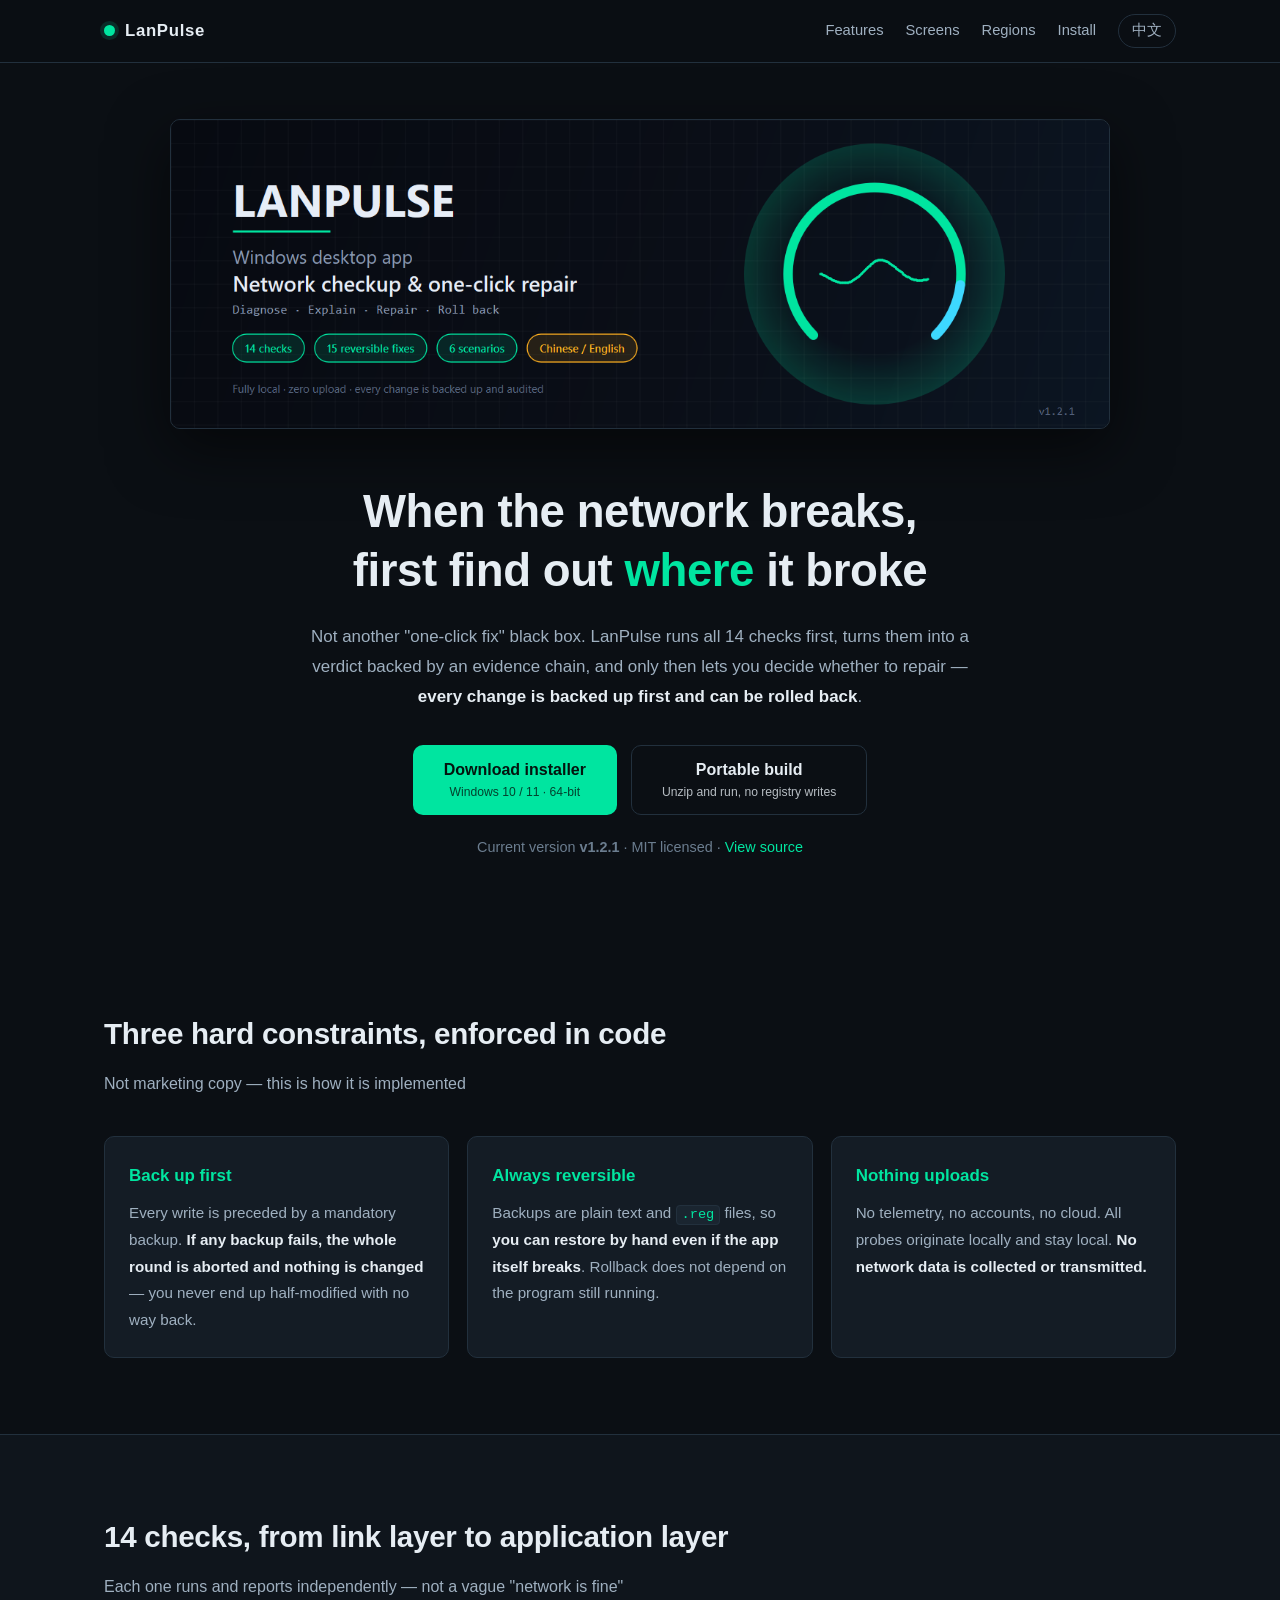
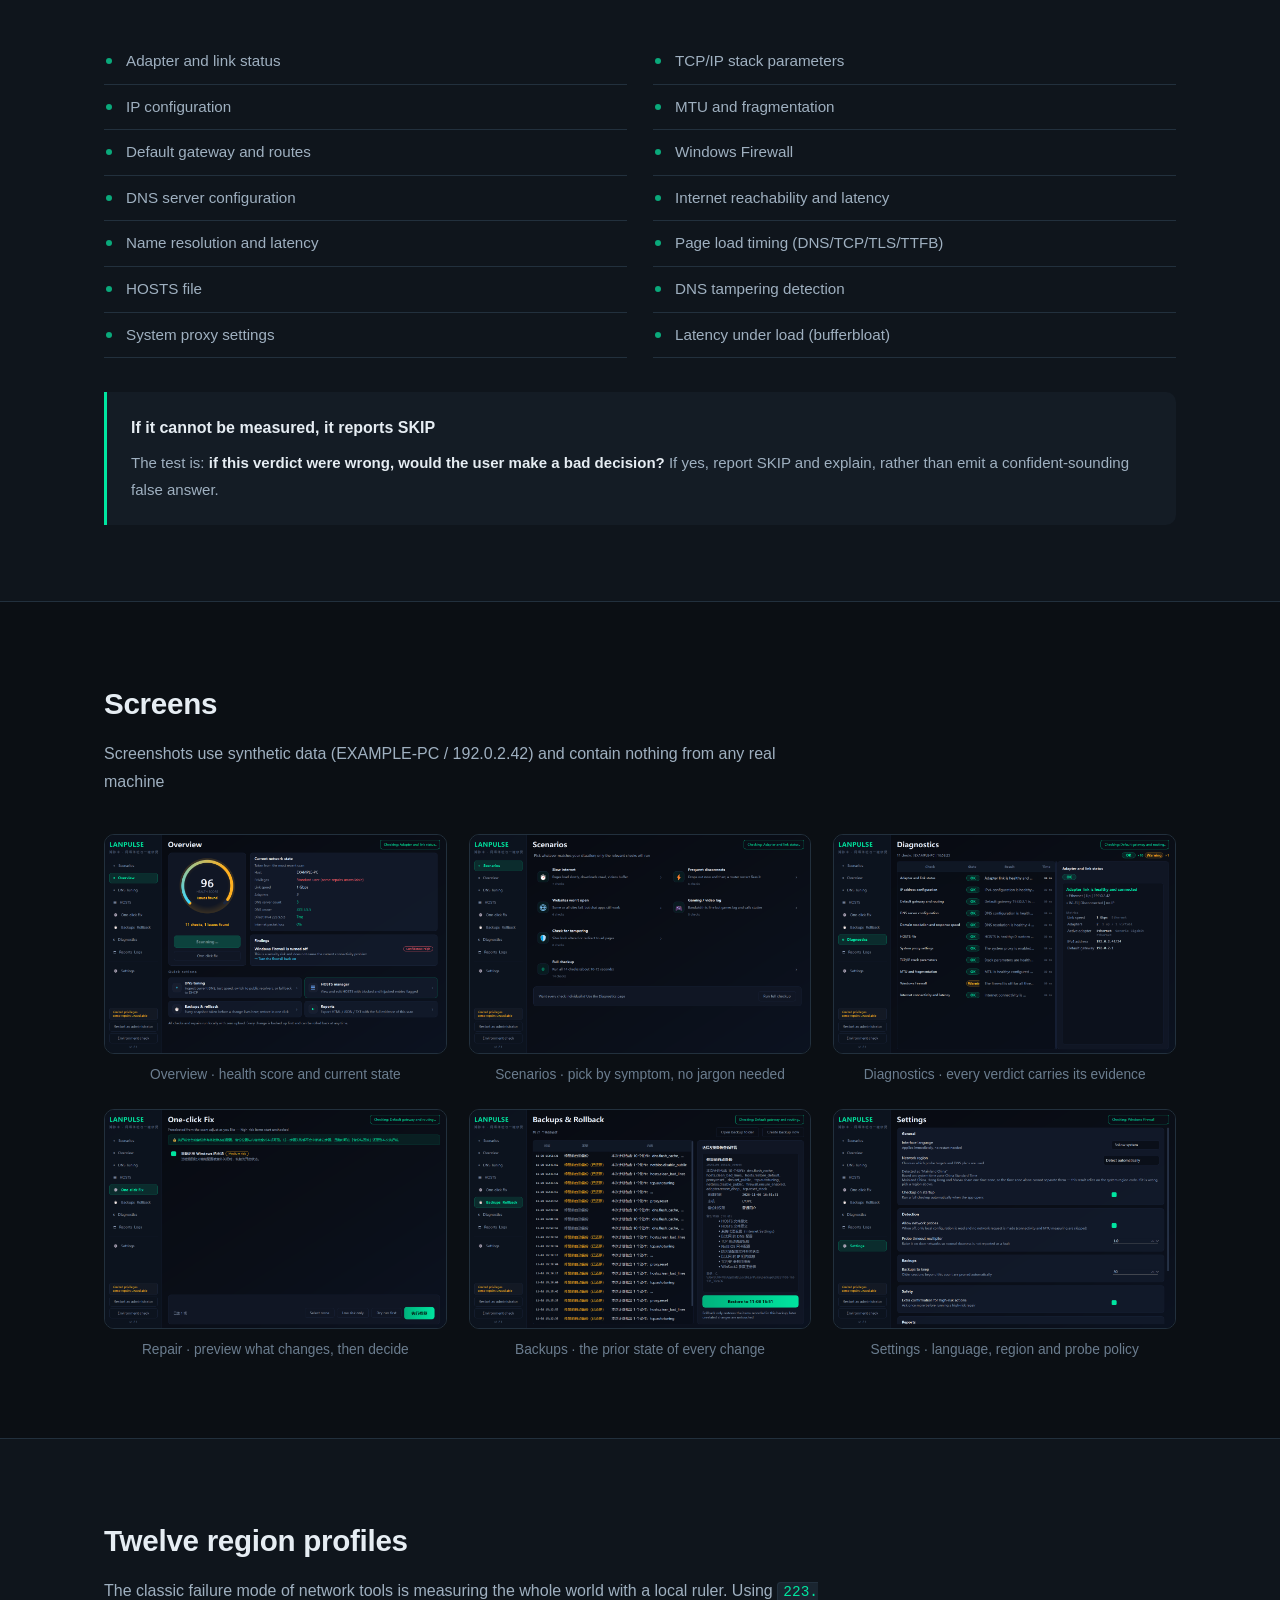
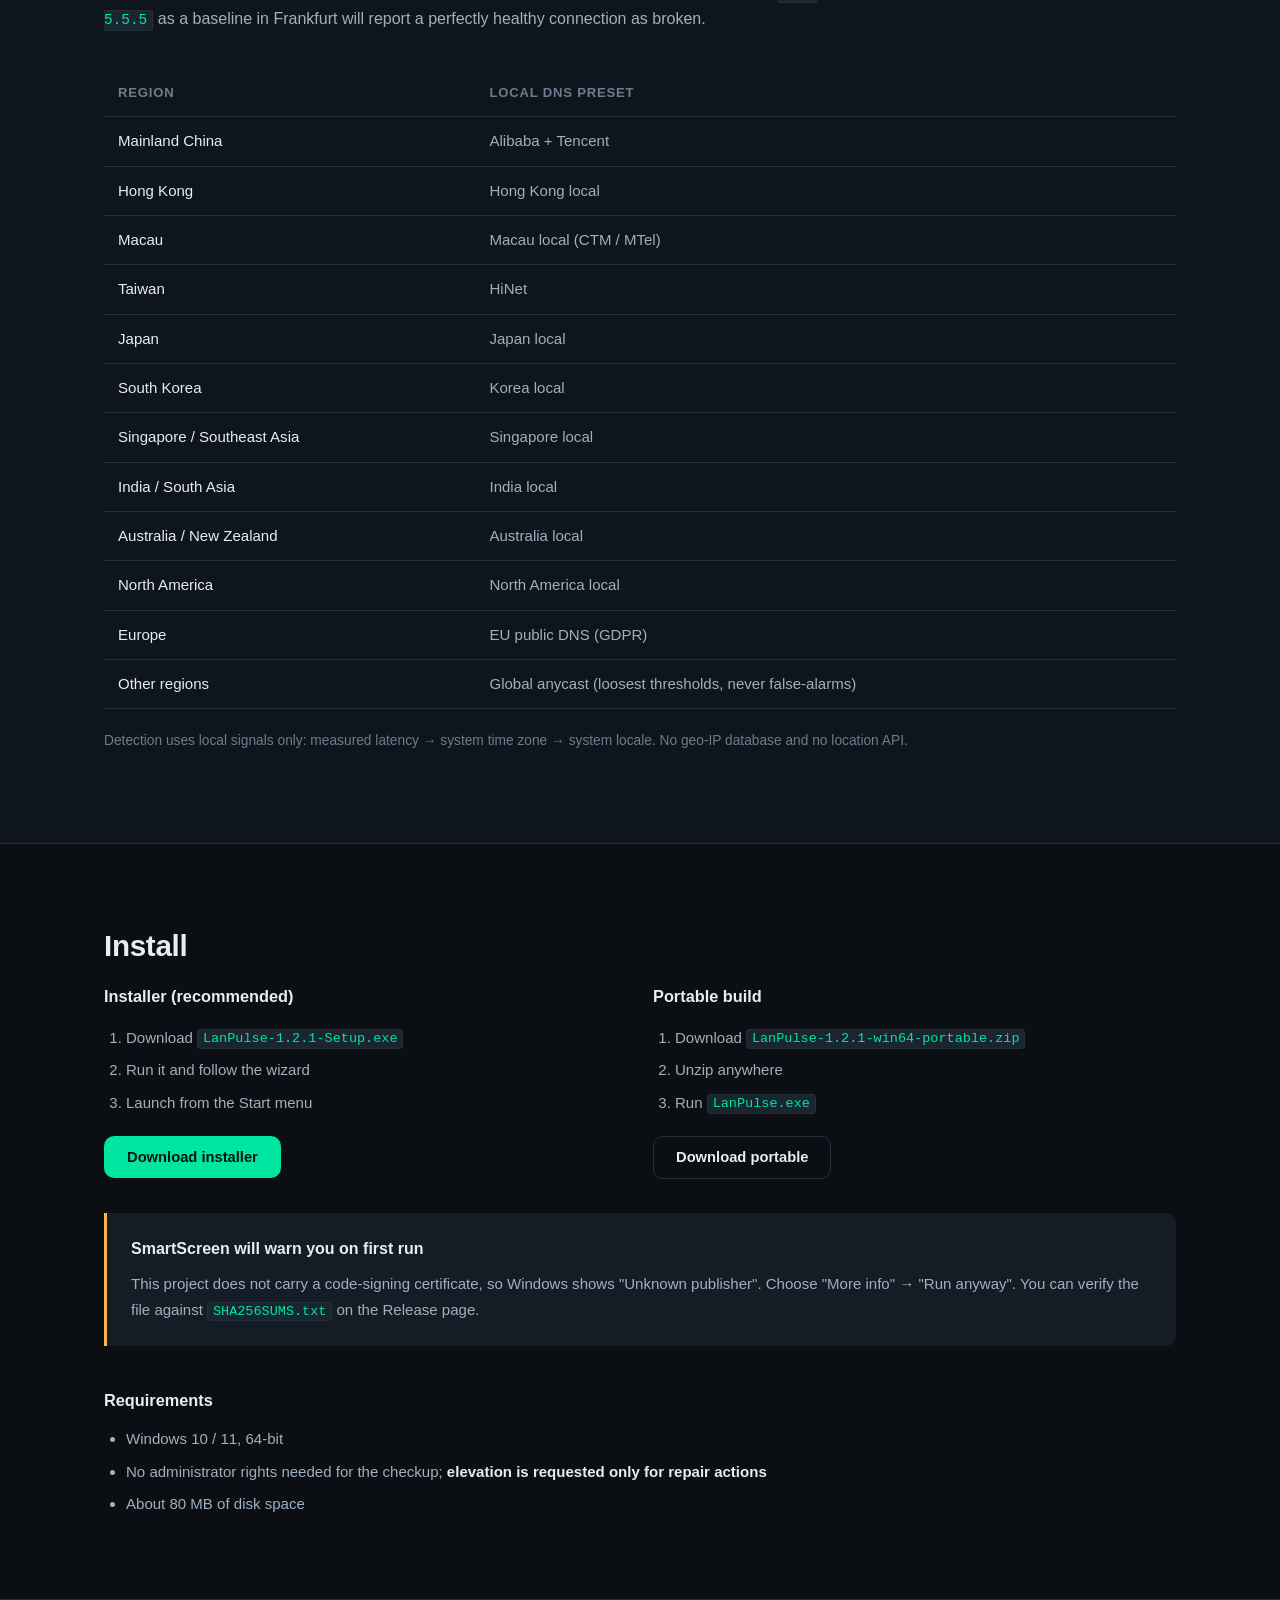
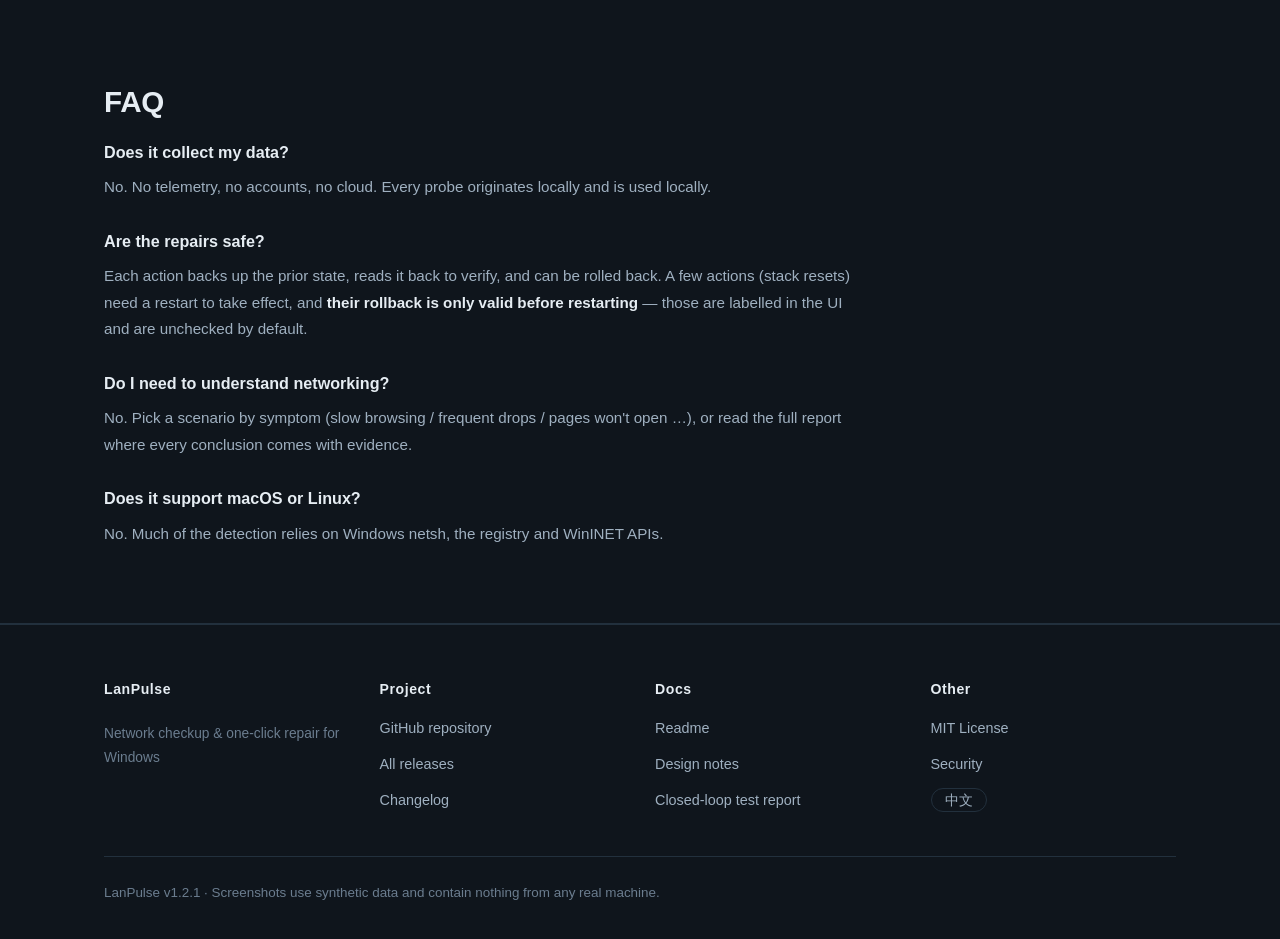
==== site/en/index.html @ 3ac2a651 "feat: landing page on GitHub Pages; drop three one-off scripts Landing page ------------ site/ is th" ====
<!DOCTYPE html>
<html lang="en">
<head>
<meta charset="UTF-8">
<meta name="viewport" content="width=device-width, initial-scale=1.0">
<title>LanPulse — Windows network checkup &amp; one-click repair</title>
<meta name="description" content="LanPulse is a Windows network diagnostics and repair tool for ordinary users: 14 checks, 6 scenarios, 10 root-cause rules, 15 rollback-safe repair actions, 12 region profiles. Runs entirely on your machine, uploads nothing.">
<meta property="og:title" content="LanPulse — Windows network checkup &amp; one-click repair">
<meta property="og:description" content="Back up first, modify second, always reversible. Runs entirely on your machine.">
<meta property="og:type" content="website">
<link rel="icon" href="../assets/favicon.svg" type="image/svg+xml">
<link rel="stylesheet" href="../style.css">
</head>
<body>

<header class="site-header">
  <div class="wrap">
    <a class="brand" href="../">
      <span class="brand-mark"></span>
      <span class="brand-text">LanPulse</span>
    </a>
    <nav class="site-nav">
      <a href="#features">Features</a>
      <a href="#screens">Screens</a>
      <a href="#regions">Regions</a>
      <a href="#install">Install</a>
      <a href="../" class="lang-switch">中文</a>
    </nav>
  </div>
</header>

<main>

  <section class="hero">
    <div class="wrap">
      <img class="hero-img" src="../assets/hero-banner-en.png"
           alt="LanPulse interface preview" width="1200" height="400">
      <h1>When the network breaks,<br>first find out <em>where</em> it broke</h1>
      <p class="lead">
        Not another "one-click fix" black box. LanPulse runs all 14 checks first,
        turns them into a verdict backed by an evidence chain, and only then lets
        you decide whether to repair — <b>every change is backed up first and can
        be rolled back</b>.
      </p>
      <div class="cta-row">
        <a class="btn btn-primary" href="https://github.com/Levanll/LanPulse/releases/latest/download/LanPulse-1.2.1-Setup.exe">
          Download installer<span class="btn-sub">Windows 10 / 11 · 64-bit</span>
        </a>
        <a class="btn btn-ghost" href="https://github.com/Levanll/LanPulse/releases/latest/download/LanPulse-1.2.1-win64-portable.zip">
          Portable build<span class="btn-sub">Unzip and run, no registry writes</span>
        </a>
      </div>
      <p class="hero-note">
        Current version <b>v1.2.1</b> · MIT licensed ·
        <a href="https://github.com/Levanll/LanPulse">View source</a>
      </p>
    </div>
  </section>

  <section id="features" class="section">
    <div class="wrap">
      <h2>Three hard constraints, enforced in code</h2>
      <p class="section-sub">Not marketing copy — this is how it is implemented</p>

      <div class="cards">
        <article class="card">
          <h3>Back up first</h3>
          <p>
            Every write is preceded by a mandatory backup. <b>If any backup fails,
            the whole round is aborted and nothing is changed</b> — you never end up
            half-modified with no way back.
          </p>
        </article>
        <article class="card">
          <h3>Always reversible</h3>
          <p>
            Backups are plain text and <code>.reg</code> files, so
            <b>you can restore by hand even if the app itself breaks</b>.
            Rollback does not depend on the program still running.
          </p>
        </article>
        <article class="card">
          <h3>Nothing uploads</h3>
          <p>
            No telemetry, no accounts, no cloud. All probes originate locally and
            stay local. <b>No network data is collected or transmitted.</b>
          </p>
        </article>
      </div>
    </div>
  </section>

  <section class="section section-alt">
    <div class="wrap">
      <h2>14 checks, from link layer to application layer</h2>
      <p class="section-sub">Each one runs and reports independently — not a vague "network is fine"</p>

      <div class="grid-2">
        <ul class="check-list">
          <li>Adapter and link status</li>
          <li>IP configuration</li>
          <li>Default gateway and routes</li>
          <li>DNS server configuration</li>
          <li>Name resolution and latency</li>
          <li>HOSTS file</li>
          <li>System proxy settings</li>
        </ul>
        <ul class="check-list">
          <li>TCP/IP stack parameters</li>
          <li>MTU and fragmentation</li>
          <li>Windows Firewall</li>
          <li>Internet reachability and latency</li>
          <li>Page load timing (DNS/TCP/TLS/TTFB)</li>
          <li>DNS tampering detection</li>
          <li>Latency under load (bufferbloat)</li>
        </ul>
      </div>

      <div class="note-box">
        <h3>If it cannot be measured, it reports SKIP</h3>
        <p>
          The test is: <b>if this verdict were wrong, would the user make a bad
          decision?</b> If yes, report SKIP and explain, rather than emit a
          confident-sounding false answer.
        </p>
      </div>
    </div>
  </section>

  <section id="screens" class="section">
    <div class="wrap">
      <h2>Screens</h2>
      <p class="section-sub">Screenshots use synthetic data (EXAMPLE-PC / 192.0.2.42) and contain nothing from any real machine</p>

      <div class="shots">
        <figure>
          <img src="../assets/screenshot-dashboard-en.png" alt="Overview: health score and current network state" loading="lazy">
          <figcaption>Overview · health score and current state</figcaption>
        </figure>
        <figure>
          <img src="../assets/screenshot-scenario-en.png" alt="Scenarios: choose by symptom" loading="lazy">
          <figcaption>Scenarios · pick by symptom, no jargon needed</figcaption>
        </figure>
        <figure>
          <img src="../assets/screenshot-diagnose-en.png" alt="Diagnostics: verdicts with evidence" loading="lazy">
          <figcaption>Diagnostics · every verdict carries its evidence</figcaption>
        </figure>
        <figure>
          <img src="../assets/screenshot-repair-en.png" alt="Repair page" loading="lazy">
          <figcaption>Repair · preview what changes, then decide</figcaption>
        </figure>
        <figure>
          <img src="../assets/screenshot-backup-en.png" alt="Backups and rollback" loading="lazy">
          <figcaption>Backups · the prior state of every change</figcaption>
        </figure>
        <figure>
          <img src="../assets/screenshot-settings-en.png" alt="Settings page" loading="lazy">
          <figcaption>Settings · language, region and probe policy</figcaption>
        </figure>
      </div>
    </div>
  </section>

  <section id="regions" class="section section-alt">
    <div class="wrap">
      <h2>Twelve region profiles</h2>
      <p class="section-sub">
        The classic failure mode of network tools is measuring the whole world with
        a local ruler. Using <code>223.5.5.5</code> as a baseline in Frankfurt will
        report a perfectly healthy connection as broken.
      </p>

      <div class="region-table">
        <table>
          <thead>
            <tr><th>Region</th><th>Local DNS preset</th></tr>
          </thead>
          <tbody>
            <tr><td>Mainland China</td><td>Alibaba + Tencent</td></tr>
            <tr><td>Hong Kong</td><td>Hong Kong local</td></tr>
            <tr><td>Macau</td><td>Macau local (CTM / MTel)</td></tr>
            <tr><td>Taiwan</td><td>HiNet</td></tr>
            <tr><td>Japan</td><td>Japan local</td></tr>
            <tr><td>South Korea</td><td>Korea local</td></tr>
            <tr><td>Singapore / Southeast Asia</td><td>Singapore local</td></tr>
            <tr><td>India / South Asia</td><td>India local</td></tr>
            <tr><td>Australia / New Zealand</td><td>Australia local</td></tr>
            <tr><td>North America</td><td>North America local</td></tr>
            <tr><td>Europe</td><td>EU public DNS (GDPR)</td></tr>
            <tr><td>Other regions</td><td>Global anycast (loosest thresholds, never false-alarms)</td></tr>
          </tbody>
        </table>
      </div>

      <p class="tiny">
        Detection uses local signals only: measured latency → system time zone →
        system locale. No geo-IP database and no location API.
      </p>
    </div>
  </section>

  <section id="install" class="section">
    <div class="wrap">
      <h2>Install</h2>

      <div class="grid-2">
        <div class="install-col">
          <h3>Installer (recommended)</h3>
          <ol class="steps">
            <li>Download <code>LanPulse-1.2.1-Setup.exe</code></li>
            <li>Run it and follow the wizard</li>
            <li>Launch from the Start menu</li>
          </ol>
          <a class="btn btn-primary btn-sm" href="https://github.com/Levanll/LanPulse/releases/latest/download/LanPulse-1.2.1-Setup.exe">Download installer</a>
        </div>
        <div class="install-col">
          <h3>Portable build</h3>
          <ol class="steps">
            <li>Download <code>LanPulse-1.2.1-win64-portable.zip</code></li>
            <li>Unzip anywhere</li>
            <li>Run <code>LanPulse.exe</code></li>
          </ol>
          <a class="btn btn-ghost btn-sm" href="https://github.com/Levanll/LanPulse/releases/latest/download/LanPulse-1.2.1-win64-portable.zip">Download portable</a>
        </div>
      </div>

      <div class="note-box warn">
        <h3>SmartScreen will warn you on first run</h3>
        <p>
          This project does not carry a code-signing certificate, so Windows shows
          "Unknown publisher". Choose "More info" → "Run anyway".
          You can verify the file against <code>SHA256SUMS.txt</code> on the Release page.
        </p>
      </div>

      <h3 class="sysreq-h">Requirements</h3>
      <ul class="sysreq">
        <li>Windows 10 / 11, 64-bit</li>
        <li>No administrator rights needed for the checkup; <b>elevation is requested only for repair actions</b></li>
        <li>About 80 MB of disk space</li>
      </ul>
    </div>
  </section>

  <section class="section section-alt">
    <div class="wrap">
      <h2>FAQ</h2>
      <dl class="faq">
        <dt>Does it collect my data?</dt>
        <dd>No. No telemetry, no accounts, no cloud. Every probe originates locally and is used locally.</dd>

        <dt>Are the repairs safe?</dt>
        <dd>
          Each action backs up the prior state, reads it back to verify, and can be
          rolled back. A few actions (stack resets) need a restart to take effect, and
          <b>their rollback is only valid before restarting</b> — those are labelled in
          the UI and are unchecked by default.
        </dd>

        <dt>Do I need to understand networking?</dt>
        <dd>
          No. Pick a scenario by symptom (slow browsing / frequent drops / pages won't
          open …), or read the full report where every conclusion comes with evidence.
        </dd>

        <dt>Does it support macOS or Linux?</dt>
        <dd>No. Much of the detection relies on Windows netsh, the registry and WinINET APIs.</dd>
      </dl>
    </div>
  </section>

</main>

<footer class="site-footer">
  <div class="wrap">
    <div class="footer-cols">
      <div>
        <h4>LanPulse</h4>
        <p class="tiny">Network checkup &amp; one-click repair for Windows</p>
      </div>
      <div>
        <h4>Project</h4>
        <ul>
          <li><a href="https://github.com/Levanll/LanPulse">GitHub repository</a></li>
          <li><a href="https://github.com/Levanll/LanPulse/releases">All releases</a></li>
          <li><a href="https://github.com/Levanll/LanPulse/blob/main/CHANGELOG.md">Changelog</a></li>
        </ul>
      </div>
      <div>
        <h4>Docs</h4>
        <ul>
          <li><a href="https://github.com/Levanll/LanPulse/blob/main/README_EN.md">Readme</a></li>
          <li><a href="https://github.com/Levanll/LanPulse/blob/main/docs/设计方案.md">Design notes</a></li>
          <li><a href="https://github.com/Levanll/LanPulse/blob/main/docs/闭环实测报告.md">Closed-loop test report</a></li>
        </ul>
      </div>
      <div>
        <h4>Other</h4>
        <ul>
          <li><a href="https://github.com/Levanll/LanPulse/blob/main/LICENSE">MIT License</a></li>
          <li><a href="https://github.com/Levanll/LanPulse/blob/main/SECURITY.md">Security</a></li>
          <li><a href="../" class="lang-switch">中文</a></li>
        </ul>
      </div>
    </div>
    <p class="footer-note">
      LanPulse v1.2.1 · Screenshots use synthetic data and contain nothing from any real machine.
    </p>
  </div>
</footer>

</body>
</html>
---- site/style.css ----
/* LanPulse 落地页样式
 *
 * 设计原则：
 *   1. 与产品界面同源配色（深色 + 青绿主色），用户从页面到程序不会有割裂感；
 *   2. 不引入任何外部资源（字体、CDN、图标库），页面可离线、无跨域请求、
 *      不向第三方泄露访问者 IP —— 这与产品「零上传」的立场一致；
 *   3. 单一文件，无构建步骤。改了直接推送即可。
 */

:root {
  --bg: #0b0f14;
  --bg-alt: #0f151c;
  --panel: #141c25;
  --panel-hi: #1a2530;
  --line: #22303d;
  --text: #e6edf3;
  --text-dim: #9fb0c0;
  --text-faint: #6b7d8f;
  --accent: #00e5a0;
  --accent-dim: #0aa97b;
  --warn: #ffb454;
  --radius: 10px;
  --max: 1120px;
}

* { box-sizing: border-box; }

html { -webkit-text-size-adjust: 100%; }

body {
  margin: 0;
  background: var(--bg);
  color: var(--text);
  font-family: "Segoe UI", "Microsoft YaHei UI", "Microsoft YaHei",
               -apple-system, BlinkMacSystemFont, "Helvetica Neue", Arial, sans-serif;
  font-size: 16px;
  line-height: 1.75;
  -webkit-font-smoothing: antialiased;
}

code {
  font-family: "Cascadia Mono", Consolas, "SF Mono", Menlo, monospace;
  font-size: 0.9em;
  background: var(--panel-hi);
  border: 1px solid var(--line);
  border-radius: 4px;
  padding: 0.1em 0.36em;
  color: var(--accent);
  word-break: break-all;
}

a { color: var(--accent); text-decoration: none; }
a:hover { text-decoration: underline; }

.wrap { max-width: var(--max); margin: 0 auto; padding: 0 24px; }

/* ---------- 顶栏 ---------- */
.site-header {
  position: sticky; top: 0; z-index: 20;
  background: rgba(11, 15, 20, 0.86);
  backdrop-filter: blur(10px);
  border-bottom: 1px solid var(--line);
}
.site-header .wrap {
  display: flex; align-items: center; justify-content: space-between;
  height: 62px;
}
.brand { display: flex; align-items: center; gap: 10px; color: var(--text); }
.brand:hover { text-decoration: none; }
.brand-mark {
  width: 11px; height: 11px; border-radius: 50%;
  background: var(--accent);
  box-shadow: 0 0 0 4px rgba(0, 229, 160, 0.14);
}
.brand-text { font-weight: 700; letter-spacing: 0.04em; font-size: 1.05rem; }
.brand-zh {
  margin-left: 9px; font-weight: 400; font-size: 0.85rem;
  color: var(--text-faint); letter-spacing: 0.06em;
}
.site-nav { display: flex; align-items: center; gap: 22px; }
.site-nav a { color: var(--text-dim); font-size: 0.92rem; }
.site-nav a:hover { color: var(--accent); text-decoration: none; }
.lang-switch {
  border: 1px solid var(--line); border-radius: 999px;
  padding: 3px 13px;
}

/* ---------- Hero ---------- */
.hero { padding: 56px 0 72px; text-align: center; }
.hero-img {
  width: 100%; max-width: 940px; height: auto;
  border: 1px solid var(--line); border-radius: var(--radius);
  margin-bottom: 44px;
  box-shadow: 0 20px 60px rgba(0, 0, 0, 0.55);
}
.hero h1 {
  font-size: clamp(1.75rem, 4vw, 2.85rem);
  line-height: 1.3; margin: 0 0 22px; letter-spacing: -0.01em;
}
.hero h1 em { font-style: normal; color: var(--accent); }
.lead {
  max-width: 680px; margin: 0 auto 34px;
  color: var(--text-dim); font-size: 1.06rem;
}
.lead b { color: var(--text); }

.cta-row {
  display: flex; gap: 14px; justify-content: center; flex-wrap: wrap;
  margin-bottom: 20px;
}
.btn {
  display: inline-flex; flex-direction: column; align-items: center;
  gap: 2px; padding: 13px 30px; border-radius: var(--radius);
  font-weight: 600; font-size: 1rem; line-height: 1.4;
  border: 1px solid transparent; transition: transform 0.12s, background 0.12s;
}
.btn:hover { text-decoration: none; transform: translateY(-1px); }
.btn-sub { font-size: 0.76rem; font-weight: 400; opacity: 0.78; }
.btn-primary { background: var(--accent); color: #04140e; }
.btn-primary:hover { background: #2beeae; }
.btn-ghost {
  background: transparent; color: var(--text);
  border-color: var(--line);
}
.btn-ghost:hover { border-color: var(--accent-dim); color: var(--accent); }
.btn-sm { padding: 10px 22px; font-size: 0.92rem; }
.hero-note { color: var(--text-faint); font-size: 0.9rem; margin: 0; }

/* ---------- 区块 ---------- */
.section { padding: 76px 0; }
.section-alt { background: var(--bg-alt); border-top: 1px solid var(--line); border-bottom: 1px solid var(--line); }
.section h2 {
  font-size: clamp(1.35rem, 2.6vw, 1.85rem);
  margin: 0 0 10px; letter-spacing: -0.01em;
}
.section-sub { color: var(--text-dim); margin: 0 0 38px; max-width: 720px; }

/* ---------- 卡片 ---------- */
.cards {
  display: grid; gap: 18px;
  grid-template-columns: repeat(auto-fit, minmax(260px, 1fr));
}
.card {
  background: var(--panel); border: 1px solid var(--line);
  border-radius: var(--radius); padding: 24px;
}
.card h3 { margin: 0 0 10px; font-size: 1.06rem; color: var(--accent); }
.card p { margin: 0; color: var(--text-dim); font-size: 0.95rem; }
.card b { color: var(--text); }

/* ---------- 检测项列表 ---------- */
.grid-2 {
  display: grid; gap: 26px;
  grid-template-columns: repeat(auto-fit, minmax(280px, 1fr));
}
.check-list { margin: 0; padding: 0; list-style: none; }
.check-list li {
  padding: 9px 0 9px 22px; position: relative;
  border-bottom: 1px solid var(--line); color: var(--text-dim);
  font-size: 0.95rem;
}
.check-list li::before {
  content: ""; position: absolute; left: 2px; top: 19px;
  width: 6px; height: 6px; border-radius: 50%; background: var(--accent-dim);
}

/* ---------- 提示框 ---------- */
.note-box {
  margin-top: 34px; padding: 22px 24px;
  background: var(--panel); border-left: 3px solid var(--accent);
  border-radius: 0 var(--radius) var(--radius) 0;
}
.note-box.warn { border-left-color: var(--warn); }
.note-box h3 { margin: 0 0 8px; font-size: 1rem; }
.note-box p { margin: 0; color: var(--text-dim); font-size: 0.94rem; }
.note-box b { color: var(--text); }

/* ---------- 截图 ---------- */
.shots {
  display: grid; gap: 22px;
  grid-template-columns: repeat(auto-fit, minmax(320px, 1fr));
}
.shots figure { margin: 0; }
.shots img {
  width: 100%; height: auto; display: block;
  border: 1px solid var(--line); border-radius: var(--radius);
  background: #000;
}
.shots figcaption {
  margin-top: 9px; font-size: 0.86rem; color: var(--text-faint);
  text-align: center;
}

/* ---------- 区域表 ---------- */
.region-table { overflow-x: auto; }
.region-table table {
  width: 100%; border-collapse: collapse; font-size: 0.94rem;
  min-width: 420px;
}
.region-table th, .region-table td {
  text-align: left; padding: 11px 14px;
  border-bottom: 1px solid var(--line);
}
.region-table th {
  color: var(--text-faint); font-weight: 600; font-size: 0.82rem;
  text-transform: uppercase; letter-spacing: 0.06em;
}
.region-table td { color: var(--text-dim); }
.region-table td:first-child { color: var(--text); }
.tiny { font-size: 0.86rem; color: var(--text-faint); margin-top: 20px; }

/* ---------- 安装 ---------- */
.install-col h3 { font-size: 1.02rem; margin: 0 0 14px; }
.steps { margin: 0 0 20px; padding-left: 22px; color: var(--text-dim); font-size: 0.94rem; }
.steps li { margin-bottom: 6px; }
.sysreq-h { margin: 40px 0 12px; font-size: 1.02rem; }
.sysreq { margin: 0; padding-left: 22px; color: var(--text-dim); font-size: 0.94rem; }
.sysreq li { margin-bottom: 6px; }
.sysreq b { color: var(--text); }

/* ---------- FAQ ---------- */
.faq { margin: 0; max-width: 760px; }
.faq dt {
  font-weight: 600; margin-top: 26px; font-size: 1.01rem;
}
.faq dt:first-child { margin-top: 0; }
.faq dd { margin: 8px 0 0; color: var(--text-dim); font-size: 0.95rem; }
.faq b { color: var(--text); }

/* ---------- 页脚 ---------- */
.site-footer {
  border-top: 1px solid var(--line);
  padding: 52px 0 36px; background: var(--bg-alt);
}
.footer-cols {
  display: grid; gap: 30px;
  grid-template-columns: repeat(auto-fit, minmax(170px, 1fr));
  margin-bottom: 34px;
}
.footer-cols h4 {
  margin: 0 0 12px; font-size: 0.88rem; color: var(--text);
  letter-spacing: 0.04em;
}
.footer-cols ul { margin: 0; padding: 0; list-style: none; }
.footer-cols li { margin-bottom: 8px; }
.footer-cols a { color: var(--text-dim); font-size: 0.9rem; }
.footer-cols a:hover { color: var(--accent); }
.footer-note {
  margin: 0; padding-top: 24px; border-top: 1px solid var(--line);
  color: var(--text-faint); font-size: 0.84rem;
}

/* ---------- 响应式 ---------- */
@media (max-width: 720px) {
  .site-header .wrap { height: auto; padding-top: 12px; padding-bottom: 12px; flex-wrap: wrap; gap: 10px; }
  .site-nav { gap: 14px; flex-wrap: wrap; }
  .hero { padding: 34px 0 52px; }
  .section { padding: 56px 0; }
  .btn { width: 100%; }
  .cta-row { flex-direction: column; }
}

/* 尊重系统的减少动画偏好 */
@media (prefers-reduced-motion: reduce) {
  * { transition: none !important; }
  .btn:hover { transform: none; }
}
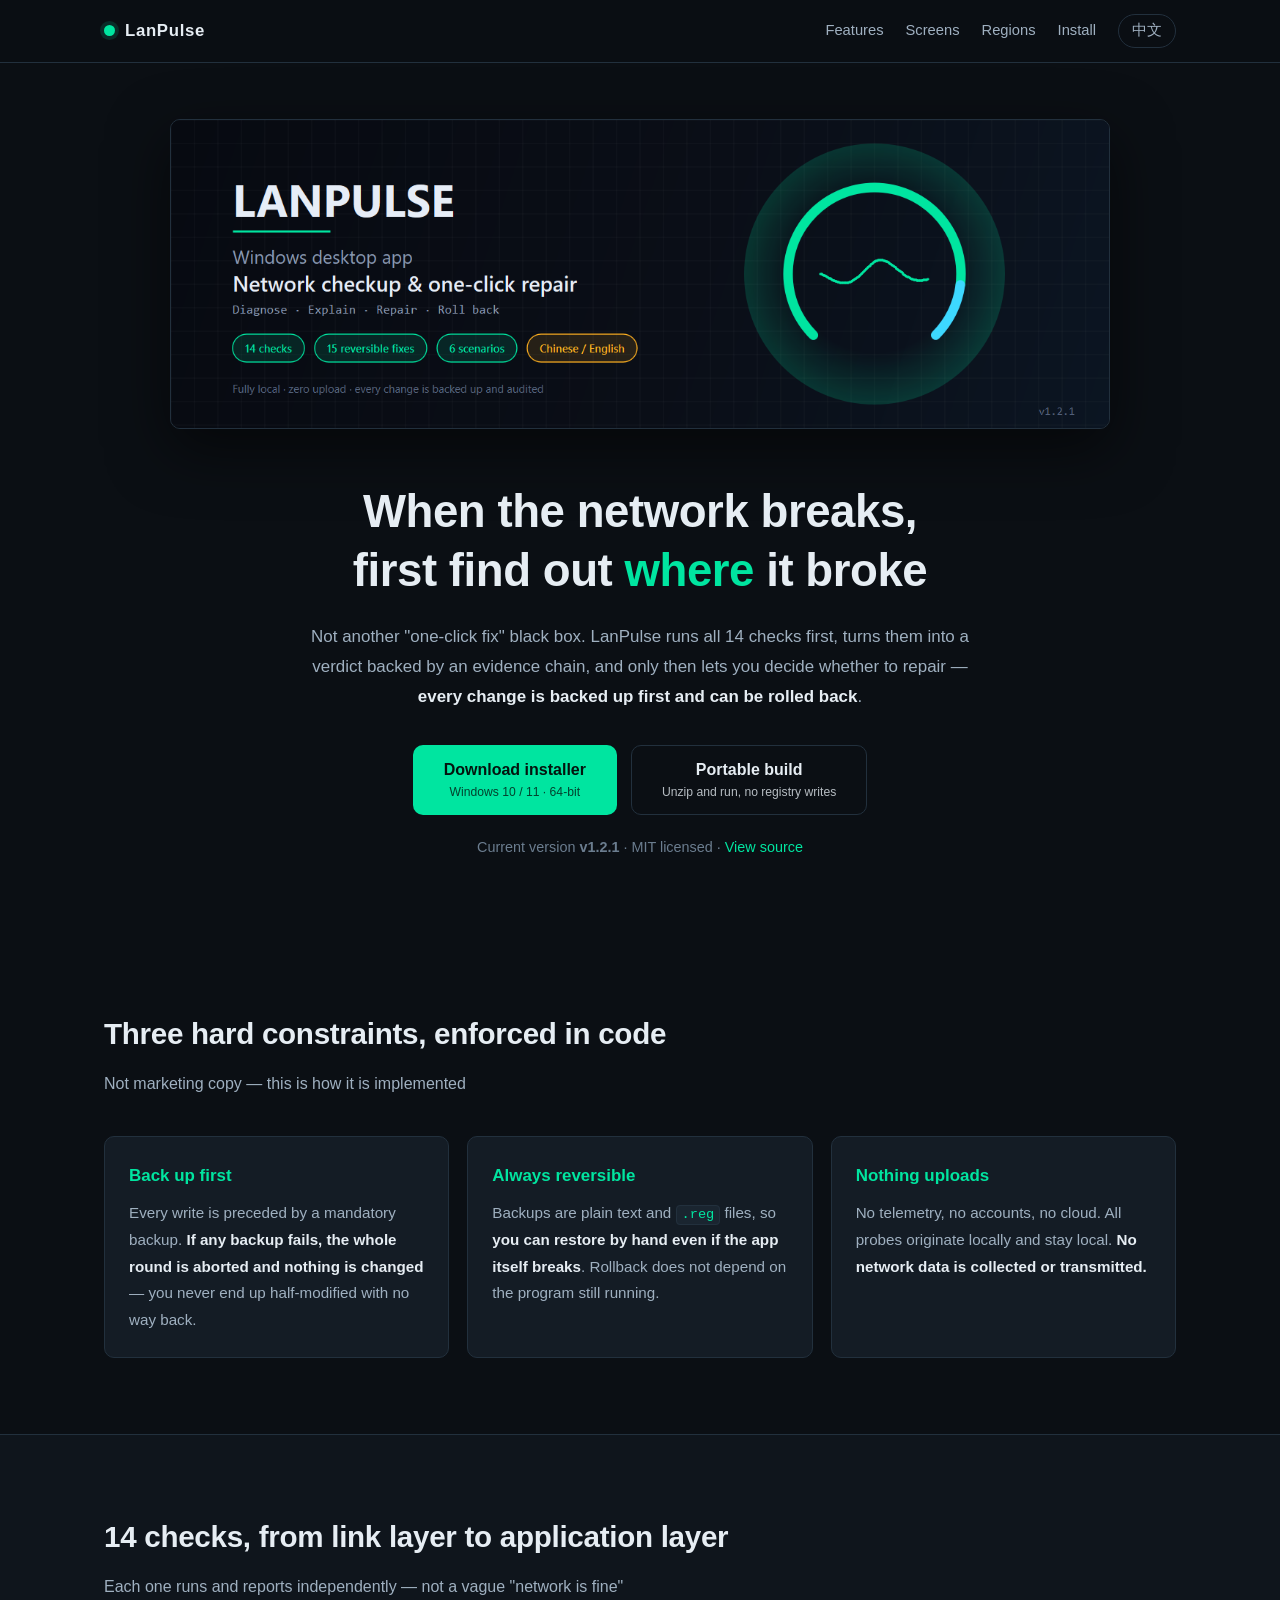
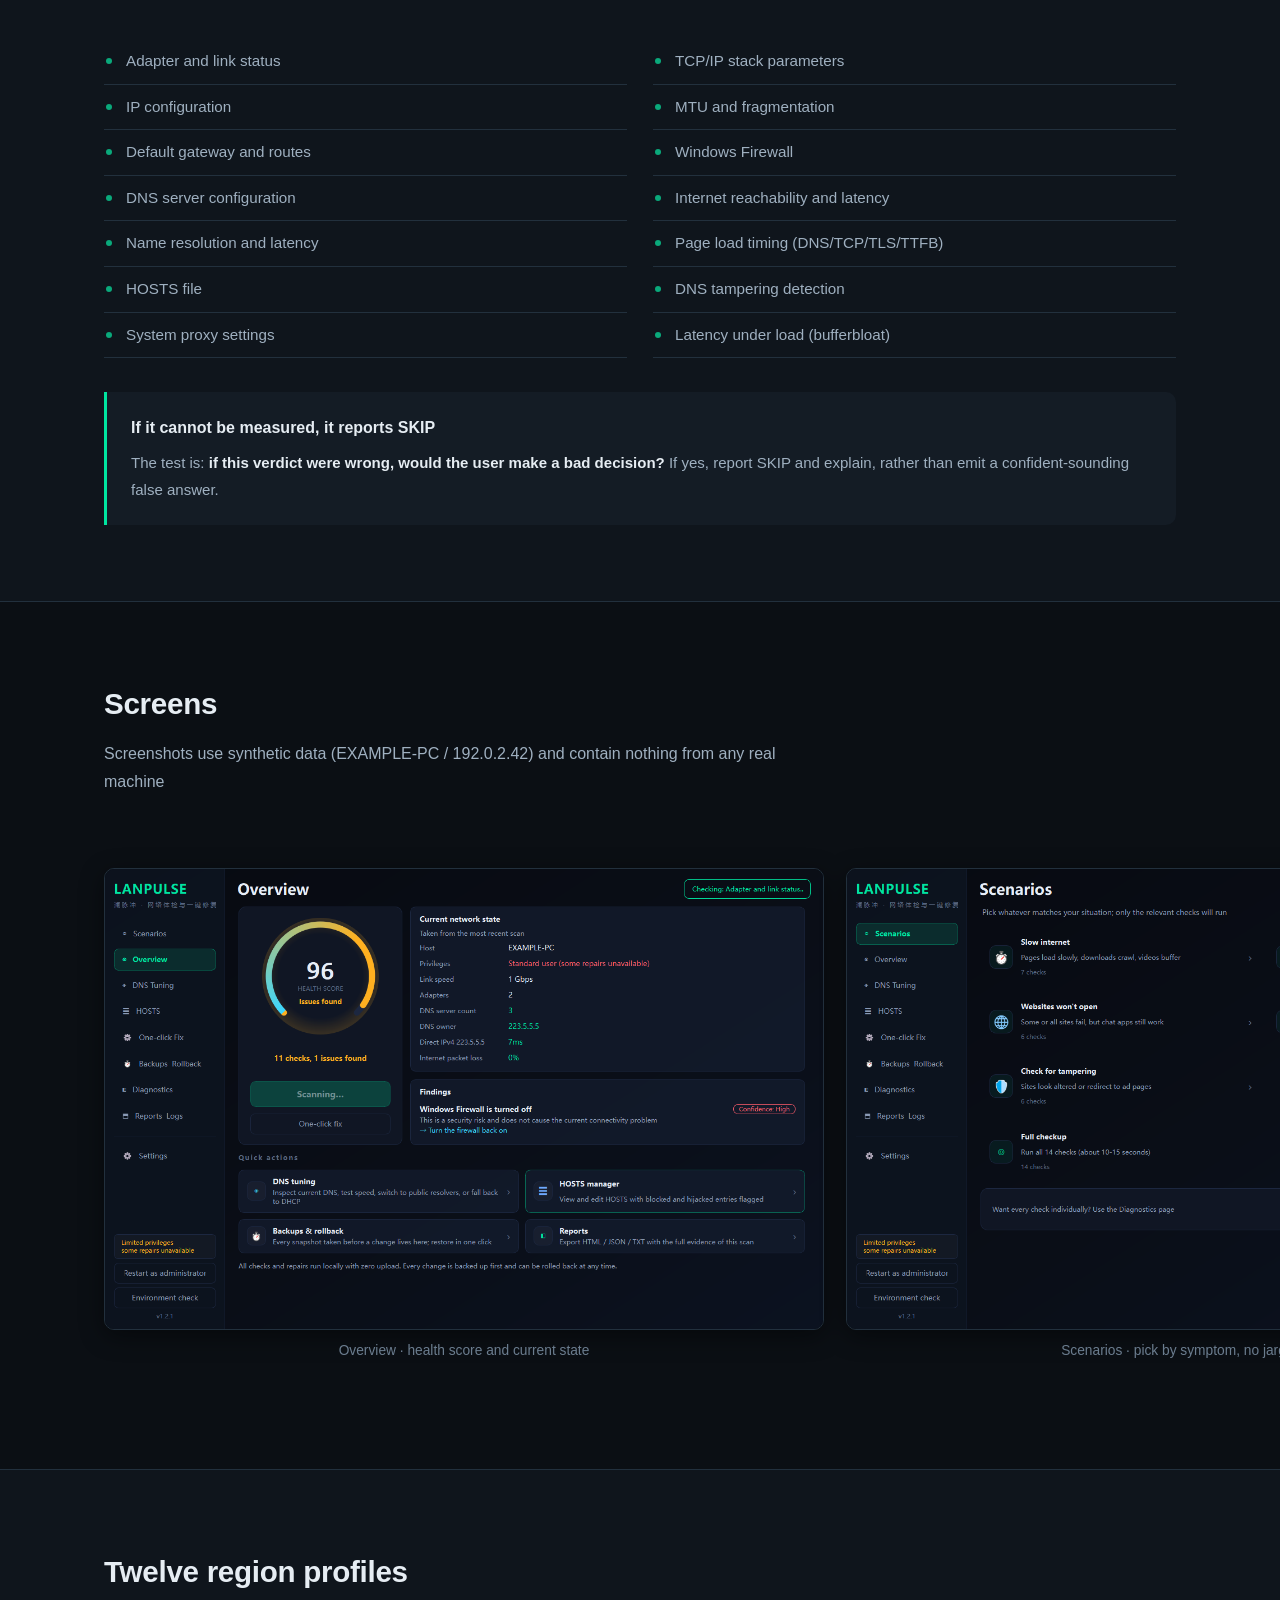
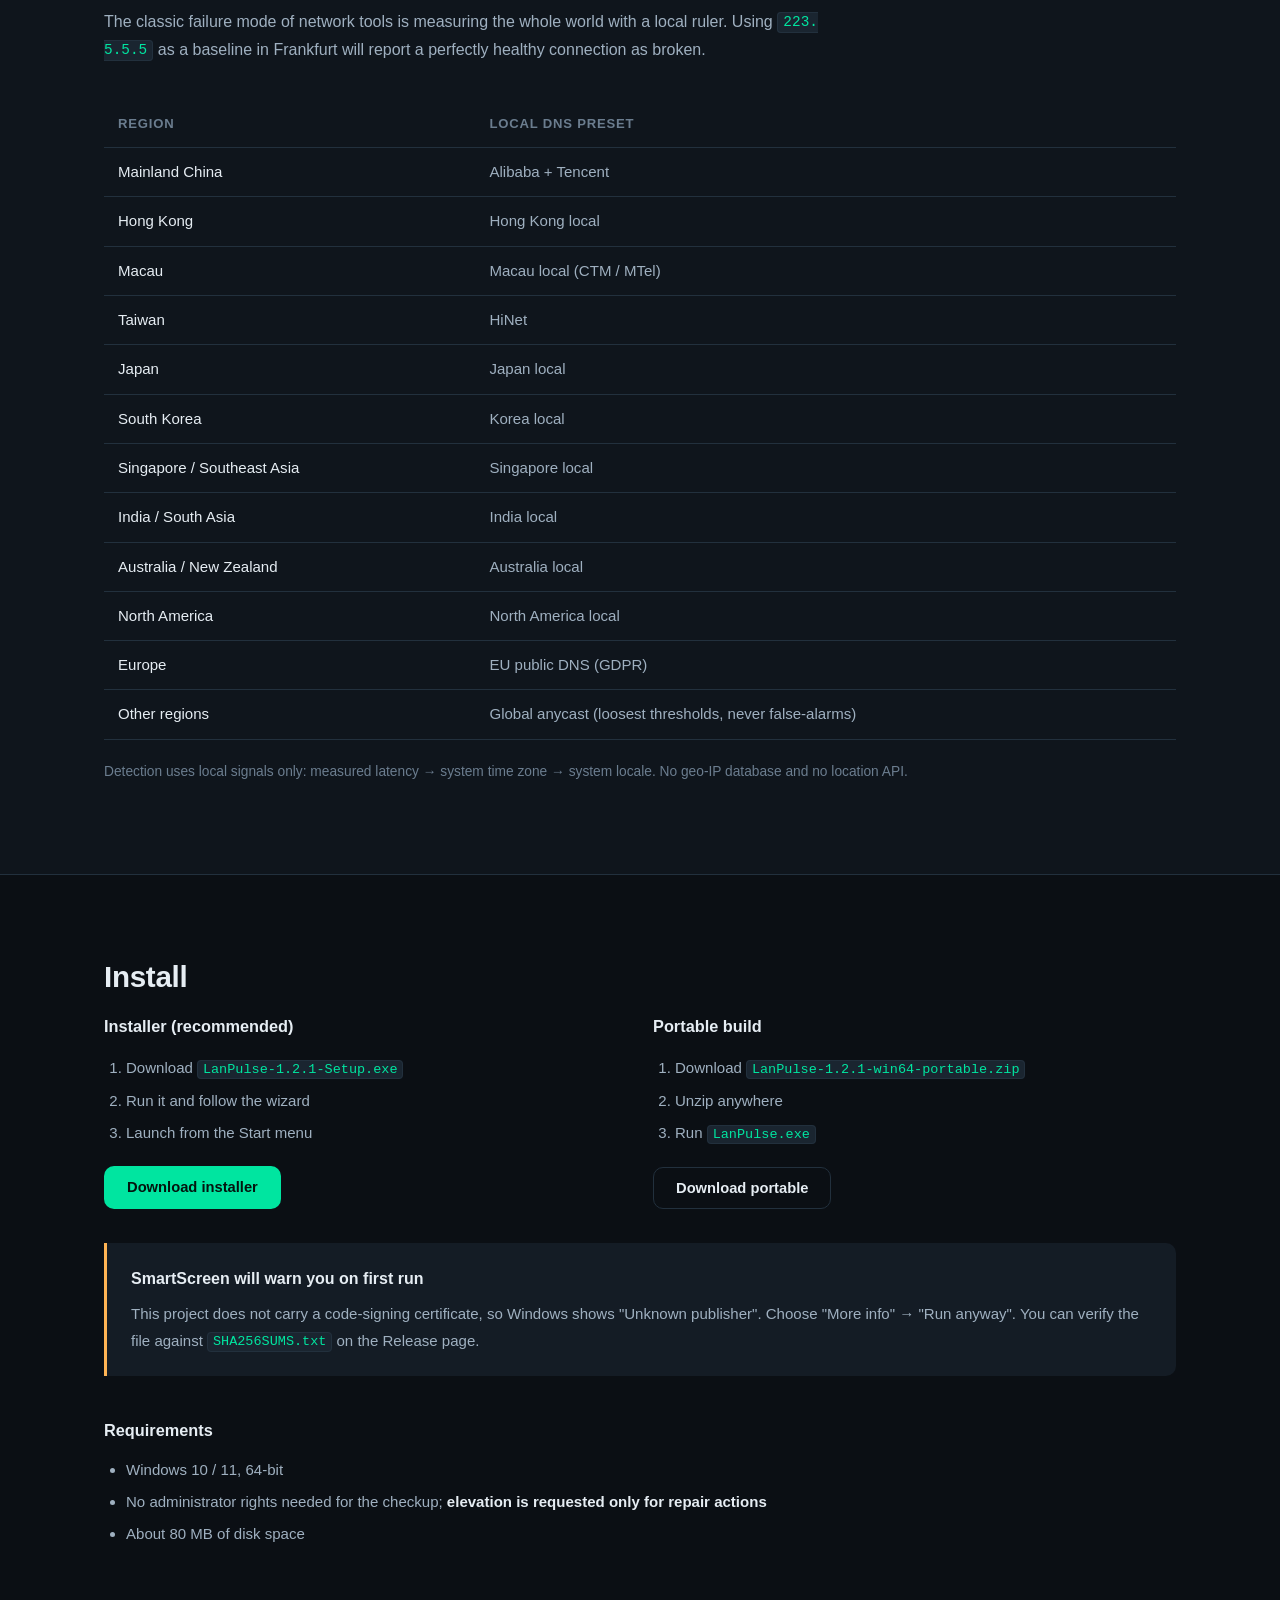
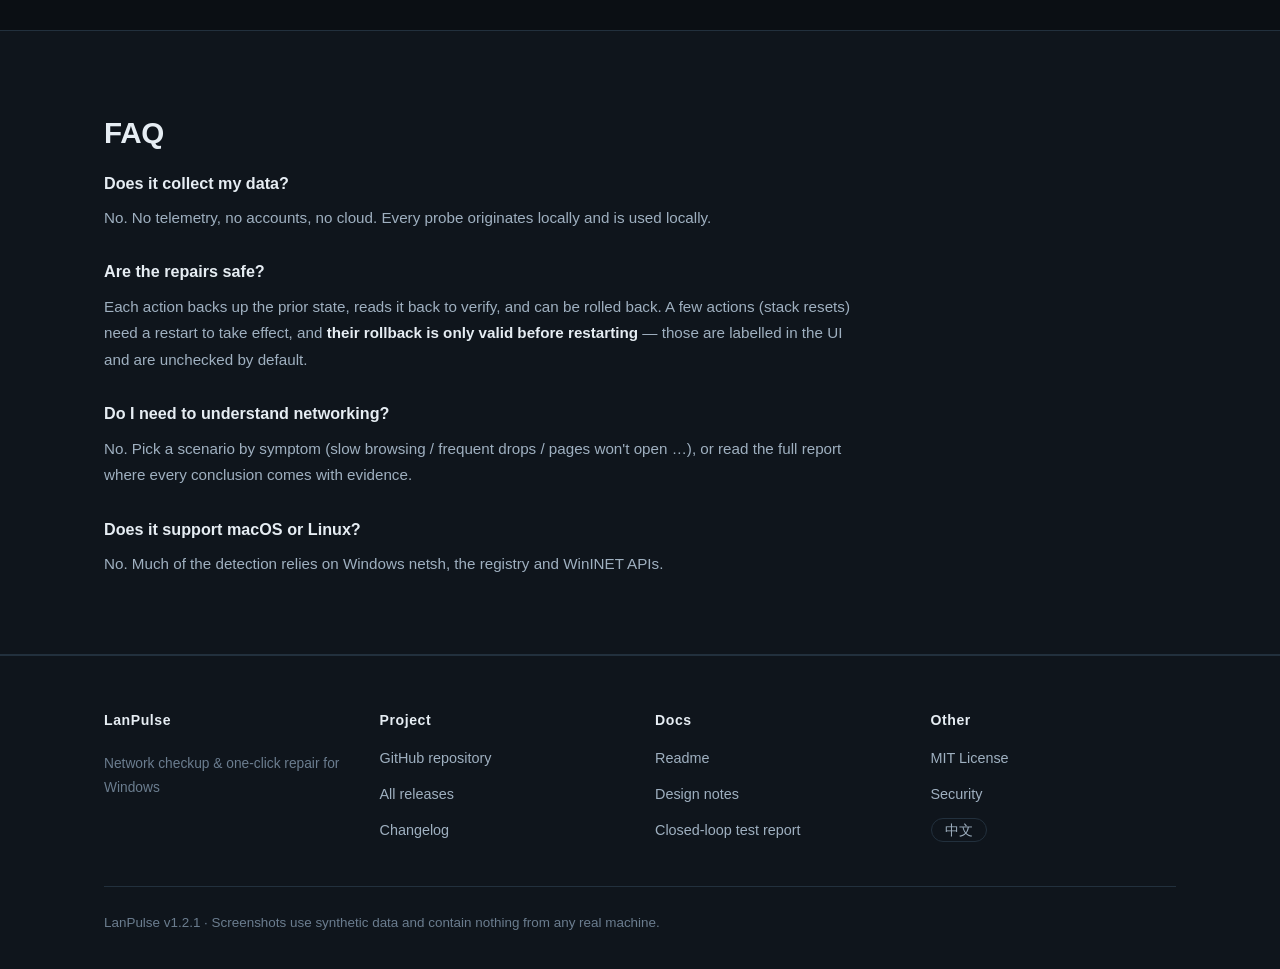
==== commit 44f9ca61: "feat(site): scroll the screens section as a rail with hover zoom 原网格布局里每张截图只有 ~320px 宽，界面文字缩到看不清，等于展" ====
--- a/site/en/index.html
+++ b/site/en/index.html
@@ -132,31 +132,65 @@
       <h2>Screens</h2>
       <p class="section-sub">Screenshots use synthetic data (EXAMPLE-PC / 192.0.2.42) and contain nothing from any real machine</p>
 
+      <!--
+        A slowly left-scrolling screenshot rail.
+        It holds **two identical** sets of figures (the second aria-hidden); the CSS
+        shift of -50% makes the ends meet exactly, so the loop has no visible jump.
+        Hovering the rail pauses it; hovering one screenshot scales that one up.
+      -->
       <div class="shots">
-        <figure>
-          <img src="../assets/screenshot-dashboard-en.png" alt="Overview: health score and current network state" loading="lazy">
-          <figcaption>Overview · health score and current state</figcaption>
-        </figure>
-        <figure>
-          <img src="../assets/screenshot-scenario-en.png" alt="Scenarios: choose by symptom" loading="lazy">
-          <figcaption>Scenarios · pick by symptom, no jargon needed</figcaption>
-        </figure>
-        <figure>
-          <img src="../assets/screenshot-diagnose-en.png" alt="Diagnostics: verdicts with evidence" loading="lazy">
-          <figcaption>Diagnostics · every verdict carries its evidence</figcaption>
-        </figure>
-        <figure>
-          <img src="../assets/screenshot-repair-en.png" alt="Repair page" loading="lazy">
-          <figcaption>Repair · preview what changes, then decide</figcaption>
-        </figure>
-        <figure>
-          <img src="../assets/screenshot-backup-en.png" alt="Backups and rollback" loading="lazy">
-          <figcaption>Backups · the prior state of every change</figcaption>
-        </figure>
-        <figure>
-          <img src="../assets/screenshot-settings-en.png" alt="Settings page" loading="lazy">
-          <figcaption>Settings · language, region and probe policy</figcaption>
-        </figure>
+        <div class="shots-track">
+          <figure>
+            <img src="../assets/screenshot-dashboard-en.png" alt="Overview: health score and current network state" loading="lazy" width="1280" height="820">
+            <figcaption>Overview · health score and current state</figcaption>
+          </figure>
+          <figure>
+            <img src="../assets/screenshot-scenario-en.png" alt="Scenarios: choose by symptom" loading="lazy" width="1280" height="820">
+            <figcaption>Scenarios · pick by symptom, no jargon needed</figcaption>
+          </figure>
+          <figure>
+            <img src="../assets/screenshot-diagnose-en.png" alt="Diagnostics: verdicts with evidence" loading="lazy" width="1280" height="820">
+            <figcaption>Diagnostics · every verdict carries its evidence</figcaption>
+          </figure>
+          <figure>
+            <img src="../assets/screenshot-repair-en.png" alt="Repair page" loading="lazy" width="1280" height="820">
+            <figcaption>Repair · preview what changes, then decide</figcaption>
+          </figure>
+          <figure>
+            <img src="../assets/screenshot-backup-en.png" alt="Backups and rollback" loading="lazy" width="1280" height="820">
+            <figcaption>Backups · the prior state of every change</figcaption>
+          </figure>
+          <figure>
+            <img src="../assets/screenshot-settings-en.png" alt="Settings page" loading="lazy" width="1280" height="820">
+            <figcaption>Settings · language, region and probe policy</figcaption>
+          </figure>
+
+          <!-- Second copy: seamless loop only, skipped by screen readers -->
+          <figure aria-hidden="true">
+            <img src="../assets/screenshot-dashboard-en.png" alt="" loading="lazy" width="1280" height="820">
+            <figcaption>Overview · health score and current state</figcaption>
+          </figure>
+          <figure aria-hidden="true">
+            <img src="../assets/screenshot-scenario-en.png" alt="" loading="lazy" width="1280" height="820">
+            <figcaption>Scenarios · pick by symptom, no jargon needed</figcaption>
+          </figure>
+          <figure aria-hidden="true">
+            <img src="../assets/screenshot-diagnose-en.png" alt="" loading="lazy" width="1280" height="820">
+            <figcaption>Diagnostics · every verdict carries its evidence</figcaption>
+          </figure>
+          <figure aria-hidden="true">
+            <img src="../assets/screenshot-repair-en.png" alt="" loading="lazy" width="1280" height="820">
+            <figcaption>Repair · preview what changes, then decide</figcaption>
+          </figure>
+          <figure aria-hidden="true">
+            <img src="../assets/screenshot-backup-en.png" alt="" loading="lazy" width="1280" height="820">
+            <figcaption>Backups · the prior state of every change</figcaption>
+          </figure>
+          <figure aria-hidden="true">
+            <img src="../assets/screenshot-settings-en.png" alt="" loading="lazy" width="1280" height="820">
+            <figcaption>Settings · language, region and probe policy</figcaption>
+          </figure>
+        </div>
       </div>
     </div>
   </section>
--- a/site/style.css
+++ b/site/style.css
@@ -175,20 +175,98 @@
 .note-box p { margin: 0; color: var(--text-dim); font-size: 0.94rem; }
 .note-box b { color: var(--text); }
 
-/* ---------- 截图 ---------- */
+/* ---------- 截图 ----------
+ *
+ * 为什么是横向缓慢流动的轨道，而不是网格：
+ *   网格里每张图只有 ~320px 宽，界面文字缩到看不清，等于展示了但没传达信息。
+ *   横向轨道上每张固定 720px，细节可辨；自动向左匀速滑动让六张图依次经过，
+ *   访客不需要自己滚动。鼠标进入轨道即暂停，点击某张图全屏放大。
+ *
+ * 为什么放大要"搬出去"而不是就地 transform：
+ *   轨道必须 overflow:hidden 才能隐藏循环两侧的溢出内容，而这个裁剪会连
+ *   放大后的图片一起切掉；且 sticky 顶栏（z-index:20）会盖住放大后的顶部。
+ *   所以点击时把图搬进一个 position:fixed 的浮层再渲染 —— 既不受裁剪，
+ *   也不受顶栏遮挡。具体逻辑见页面底部的内联脚本。
+ *
+ * 实现要点：
+ *   - 轨道里放**两组相同的 figure**，CSS 平移 -50% 后首尾正好衔接，循环无跳变；
+ *   - 动画加在 .shots-track 上，hover 时 animation-play-state: paused。
+ */
+
 .shots {
-  display: grid; gap: 22px;
-  grid-template-columns: repeat(auto-fit, minmax(320px, 1fr));
-}
-.shots figure { margin: 0; }
+  /* 这里**不能**设 overflow，也**不能**设 mask-image。
+     两者都会让元素建立裁剪/合成上下文，放大后的图会被切掉 —— 这正是前几版
+     踩过的坑：overflow:hidden 全裁；overflow-x:clip + overflow-y:visible 会被
+     规范规范化成 auto 仍然裁；mask-image 同样会裁。
+     横向溢出的问题交给 html 层的 overflow-x: hidden（见下方规则）。 */
+  padding: 34px 0 30px;
+}
+
+/* 轨道的横向溢出由页面层裁掉，避免出现横向滚动条。
+   注意不能用 .shots 上的 overflow —— 会连带裁掉放大效果。
+   放大后的图在视口内（1.5 倍约 1080px < 常规视口宽），因此不受影响。 */
+html { overflow-x: hidden; }
+
+.shots-track {
+  display: flex;
+  gap: 22px;
+  width: max-content;
+  animation: shots-scroll 90s linear infinite;
+  will-change: transform;
+}
+
+/* 轨道内可悬停区域暂停，鼠标离开继续 */
+.shots:hover .shots-track,
+.shots:focus-within .shots-track {
+  animation-play-state: paused;
+}
+
+.shots figure {
+  margin: 0;
+  flex: 0 0 auto;
+  width: 720px;
+  position: relative;
+  z-index: 1;
+  transform-origin: center center;
+  transition: transform 0.32s cubic-bezier(0.22, 1, 0.36, 1);
+}
+
+/* 悬停的那张单独放大，并压住左右邻居。
+   放大是纯 transform，不改变布局，因此不会把后面的图挤走；
+   纵向溢出由 .shots 的 overflow-y: visible 放行。 */
+.shots figure:hover {
+  transform: scale(1.5);
+  z-index: 30;
+}
+
 .shots img {
   width: 100%; height: auto; display: block;
   border: 1px solid var(--line); border-radius: var(--radius);
   background: #000;
-}
+  box-shadow: 0 6px 24px rgba(0, 0, 0, 0.45);
+  transition: box-shadow 0.32s ease, border-color 0.32s ease;
+}
+
+.shots figure:hover img {
+  border-color: var(--accent);
+  box-shadow: 0 26px 80px rgba(0, 0, 0, 0.85), 0 0 0 1px var(--accent-dim);
+}
+
 .shots figcaption {
   margin-top: 9px; font-size: 0.86rem; color: var(--text-faint);
   text-align: center;
+}
+
+/* 两段等长内容各走一半，无缝循环 */
+@keyframes shots-scroll {
+  from { transform: translateX(0); }
+  to   { transform: translateX(-50%); }
+}
+
+/* 窄屏：缩小单张宽度并加快节奏，避免一屏都放不下一张 */
+@media (max-width: 760px) {
+  .shots-track { animation-duration: 60s; }
+  .shots figure { width: 460px; }
 }
 
 /* ---------- 区域表 ---------- */
@@ -264,4 +342,15 @@
 @media (prefers-reduced-motion: reduce) {
   * { transition: none !important; }
   .btn:hover { transform: none; }
-}
+
+  /* 关闭自动滑动后访客仍要能看到全部截图：
+     轨道改为可手动横向滚动。注意 .shots 本身仍不设 overflow
+     （否则放大效果会被裁），手动滚动交给轨道容器。 */
+  .shots-track {
+    animation: none;
+    overflow-x: auto;
+    padding-bottom: 10px;
+  }
+  /* 缩小放大倍数，避免在小视口里溢出过多 */
+  .shots figure:hover { transform: scale(1.25); }
+}
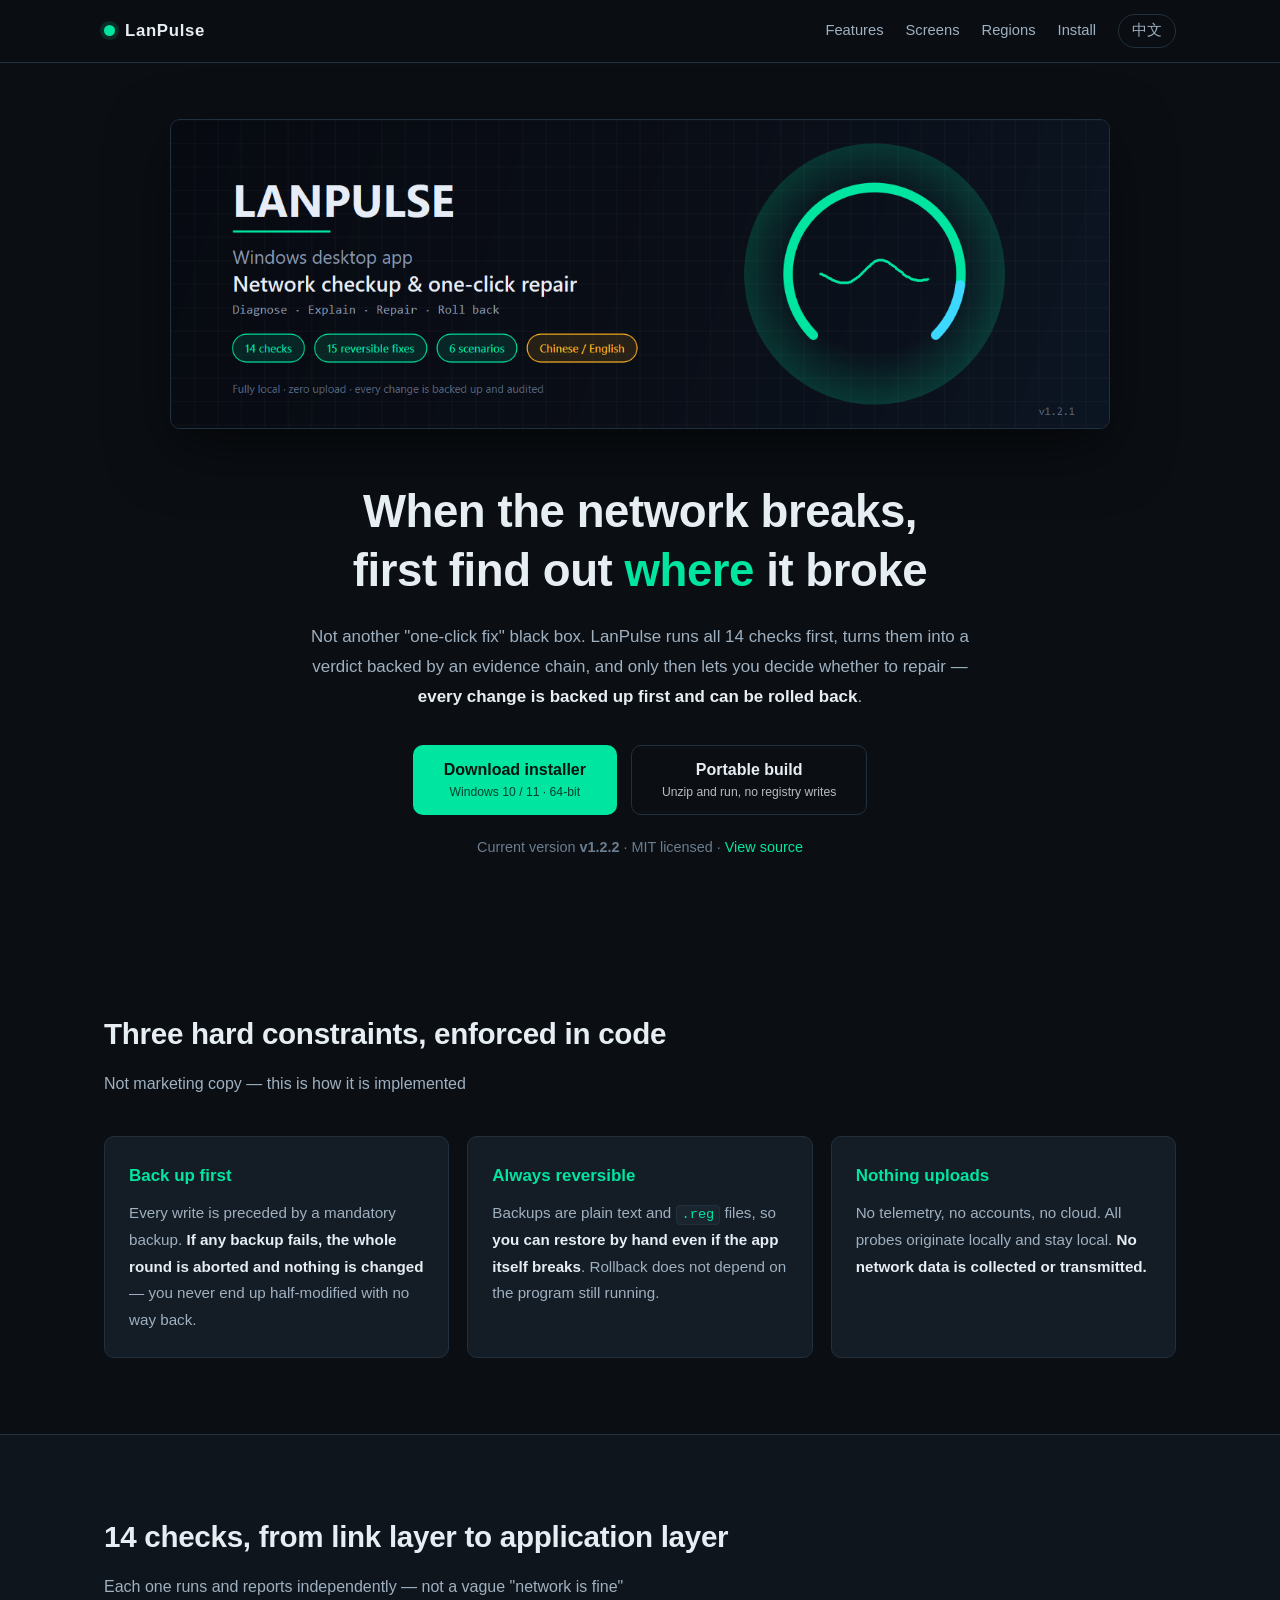
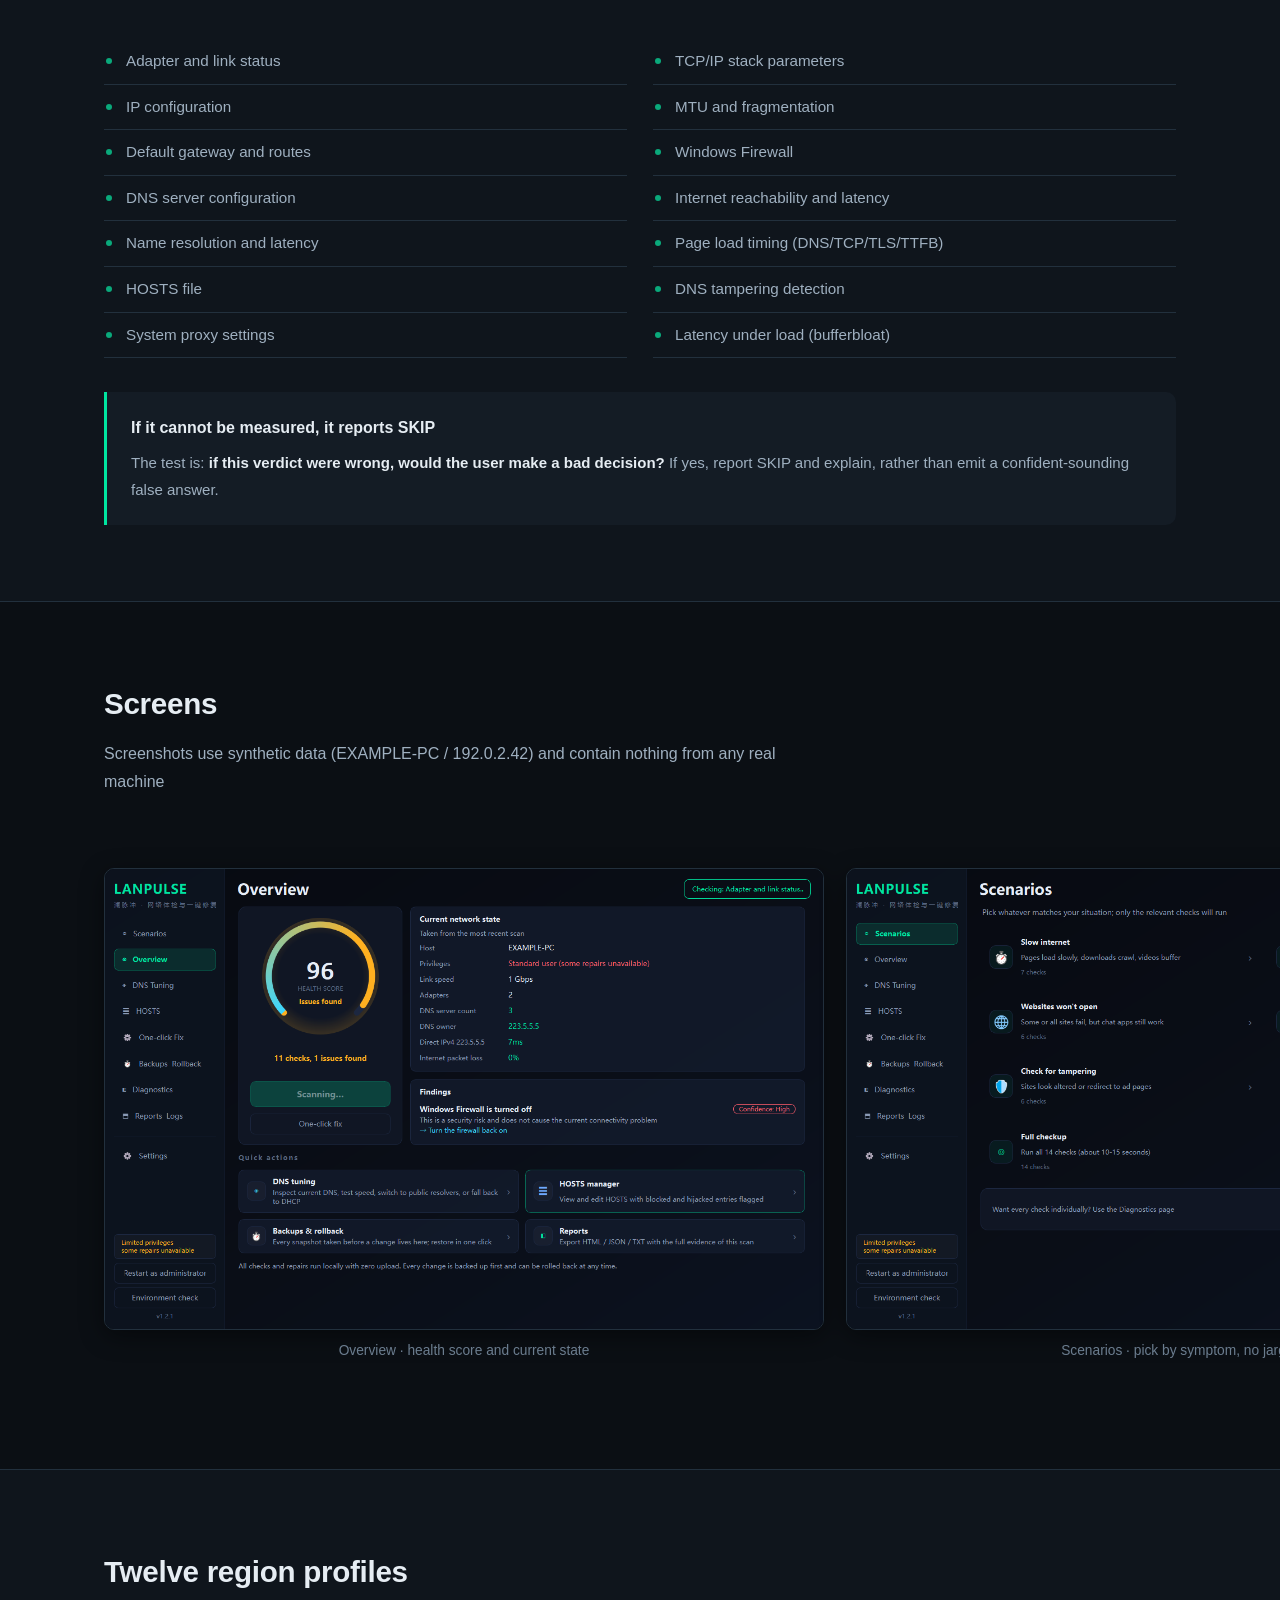
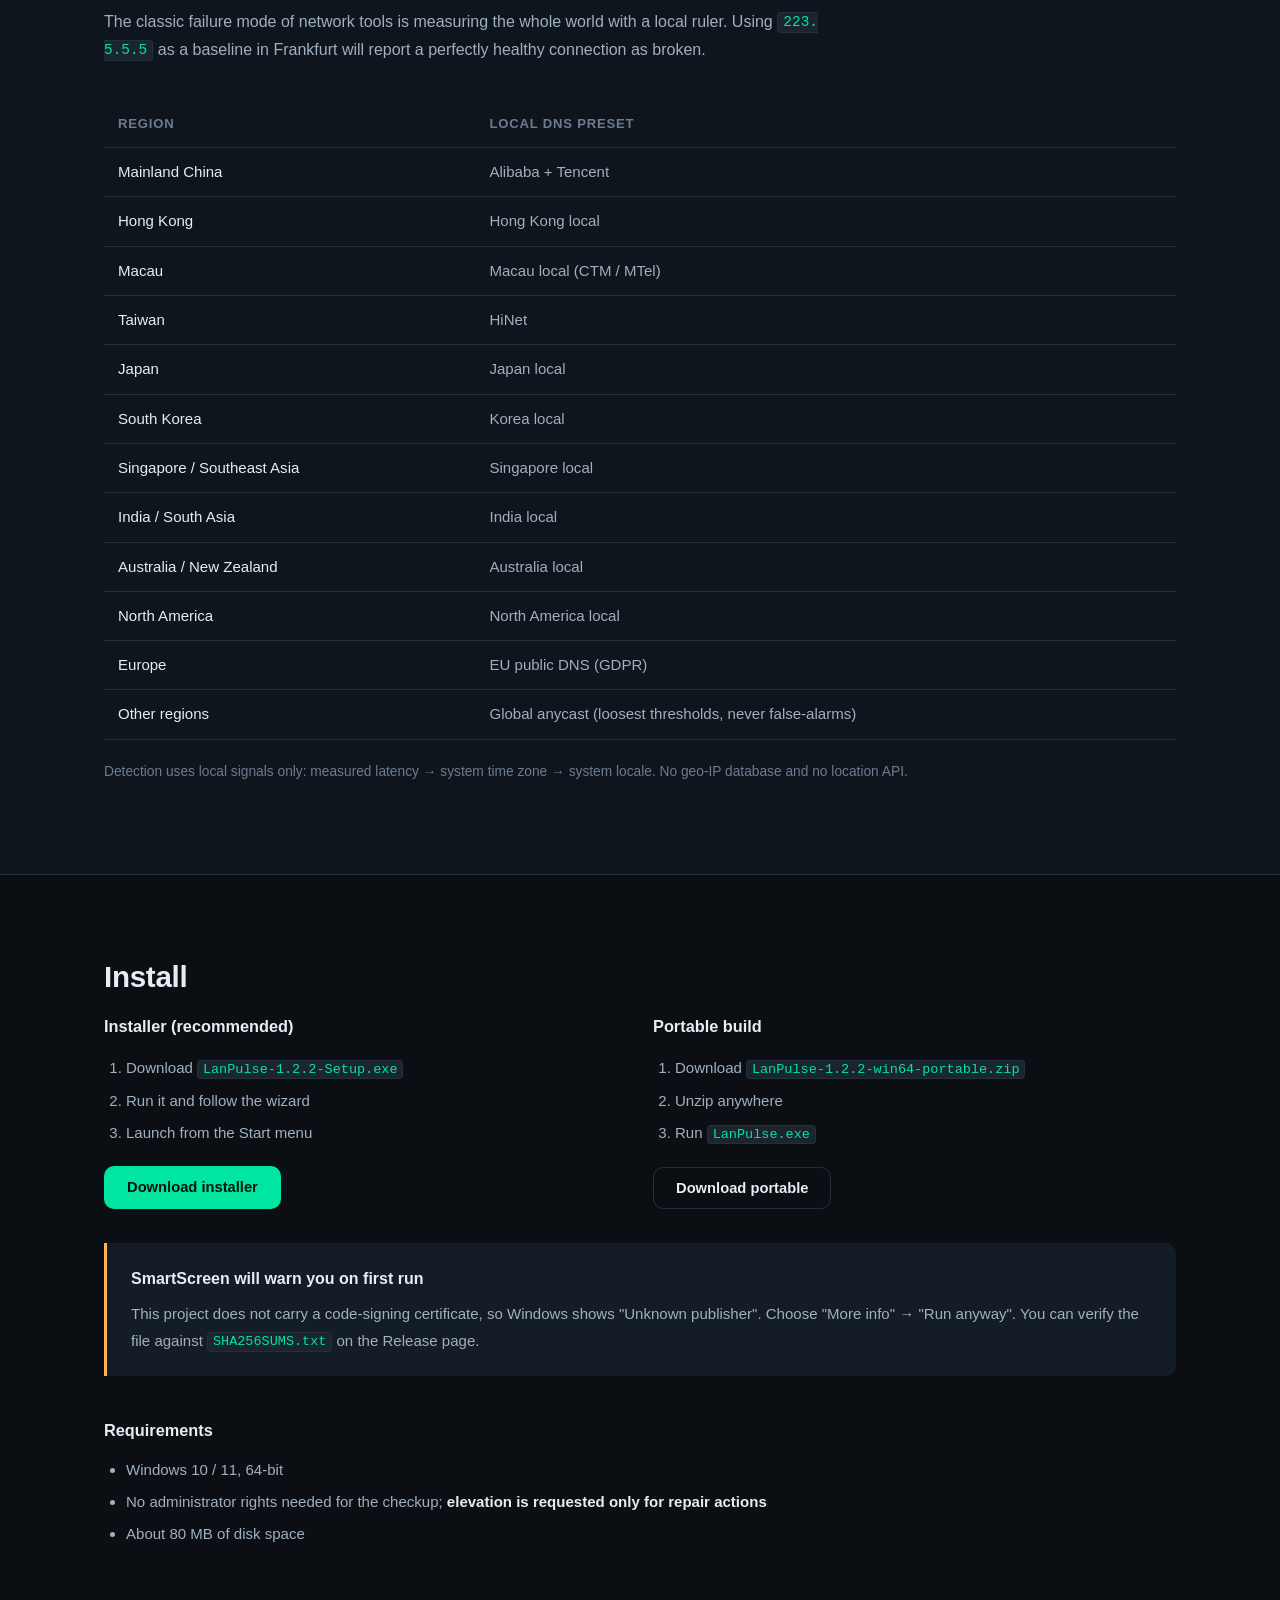
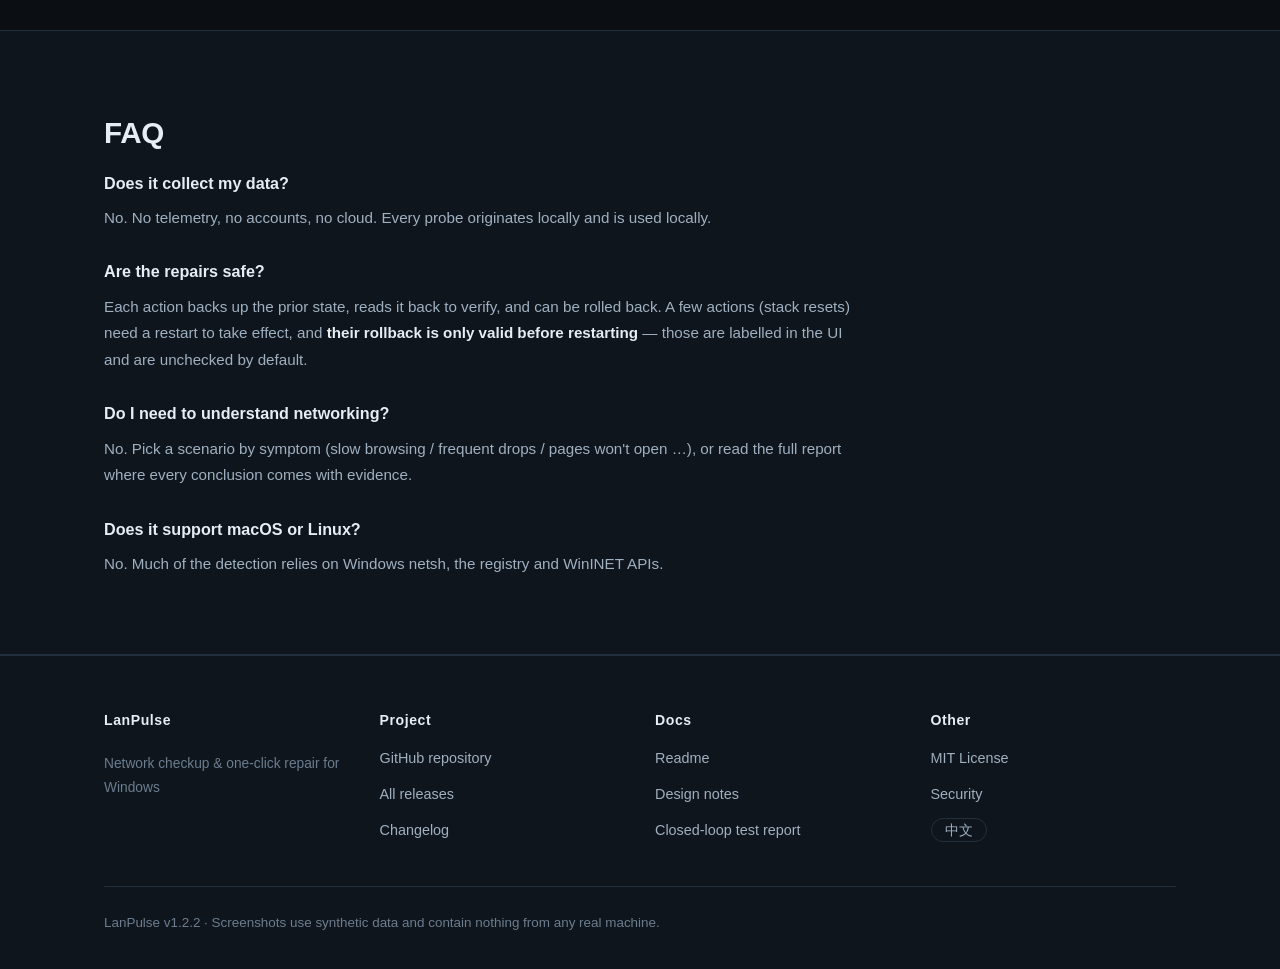
==== commit 5f407dd2: "release: v1.2.2 修复两个会让「回滚」承诺失效的高危缺陷，补测 mtu.optimize 闭环。  - MTU 读链路层、写 IP 层：verify 永久假失败、回滚改错值、SKIP 失" ====
--- a/site/en/index.html
+++ b/site/en/index.html
@@ -43,15 +43,15 @@
         be rolled back</b>.
       </p>
       <div class="cta-row">
-        <a class="btn btn-primary" href="https://github.com/Levanll/LanPulse/releases/latest/download/LanPulse-1.2.1-Setup.exe">
+        <a class="btn btn-primary" href="https://github.com/Levanll/LanPulse/releases/latest/download/LanPulse-1.2.2-Setup.exe">
           Download installer<span class="btn-sub">Windows 10 / 11 · 64-bit</span>
         </a>
-        <a class="btn btn-ghost" href="https://github.com/Levanll/LanPulse/releases/latest/download/LanPulse-1.2.1-win64-portable.zip">
+        <a class="btn btn-ghost" href="https://github.com/Levanll/LanPulse/releases/latest/download/LanPulse-1.2.2-win64-portable.zip">
           Portable build<span class="btn-sub">Unzip and run, no registry writes</span>
         </a>
       </div>
       <p class="hero-note">
-        Current version <b>v1.2.1</b> · MIT licensed ·
+        Current version <b>v1.2.2</b> · MIT licensed ·
         <a href="https://github.com/Levanll/LanPulse">View source</a>
       </p>
     </div>
@@ -241,20 +241,20 @@
         <div class="install-col">
           <h3>Installer (recommended)</h3>
           <ol class="steps">
-            <li>Download <code>LanPulse-1.2.1-Setup.exe</code></li>
+            <li>Download <code>LanPulse-1.2.2-Setup.exe</code></li>
             <li>Run it and follow the wizard</li>
             <li>Launch from the Start menu</li>
           </ol>
-          <a class="btn btn-primary btn-sm" href="https://github.com/Levanll/LanPulse/releases/latest/download/LanPulse-1.2.1-Setup.exe">Download installer</a>
+          <a class="btn btn-primary btn-sm" href="https://github.com/Levanll/LanPulse/releases/latest/download/LanPulse-1.2.2-Setup.exe">Download installer</a>
         </div>
         <div class="install-col">
           <h3>Portable build</h3>
           <ol class="steps">
-            <li>Download <code>LanPulse-1.2.1-win64-portable.zip</code></li>
+            <li>Download <code>LanPulse-1.2.2-win64-portable.zip</code></li>
             <li>Unzip anywhere</li>
             <li>Run <code>LanPulse.exe</code></li>
           </ol>
-          <a class="btn btn-ghost btn-sm" href="https://github.com/Levanll/LanPulse/releases/latest/download/LanPulse-1.2.1-win64-portable.zip">Download portable</a>
+          <a class="btn btn-ghost btn-sm" href="https://github.com/Levanll/LanPulse/releases/latest/download/LanPulse-1.2.2-win64-portable.zip">Download portable</a>
         </div>
       </div>
 
@@ -338,7 +338,7 @@
       </div>
     </div>
     <p class="footer-note">
-      LanPulse v1.2.1 · Screenshots use synthetic data and contain nothing from any real machine.
+      LanPulse v1.2.2 · Screenshots use synthetic data and contain nothing from any real machine.
     </p>
   </div>
 </footer>
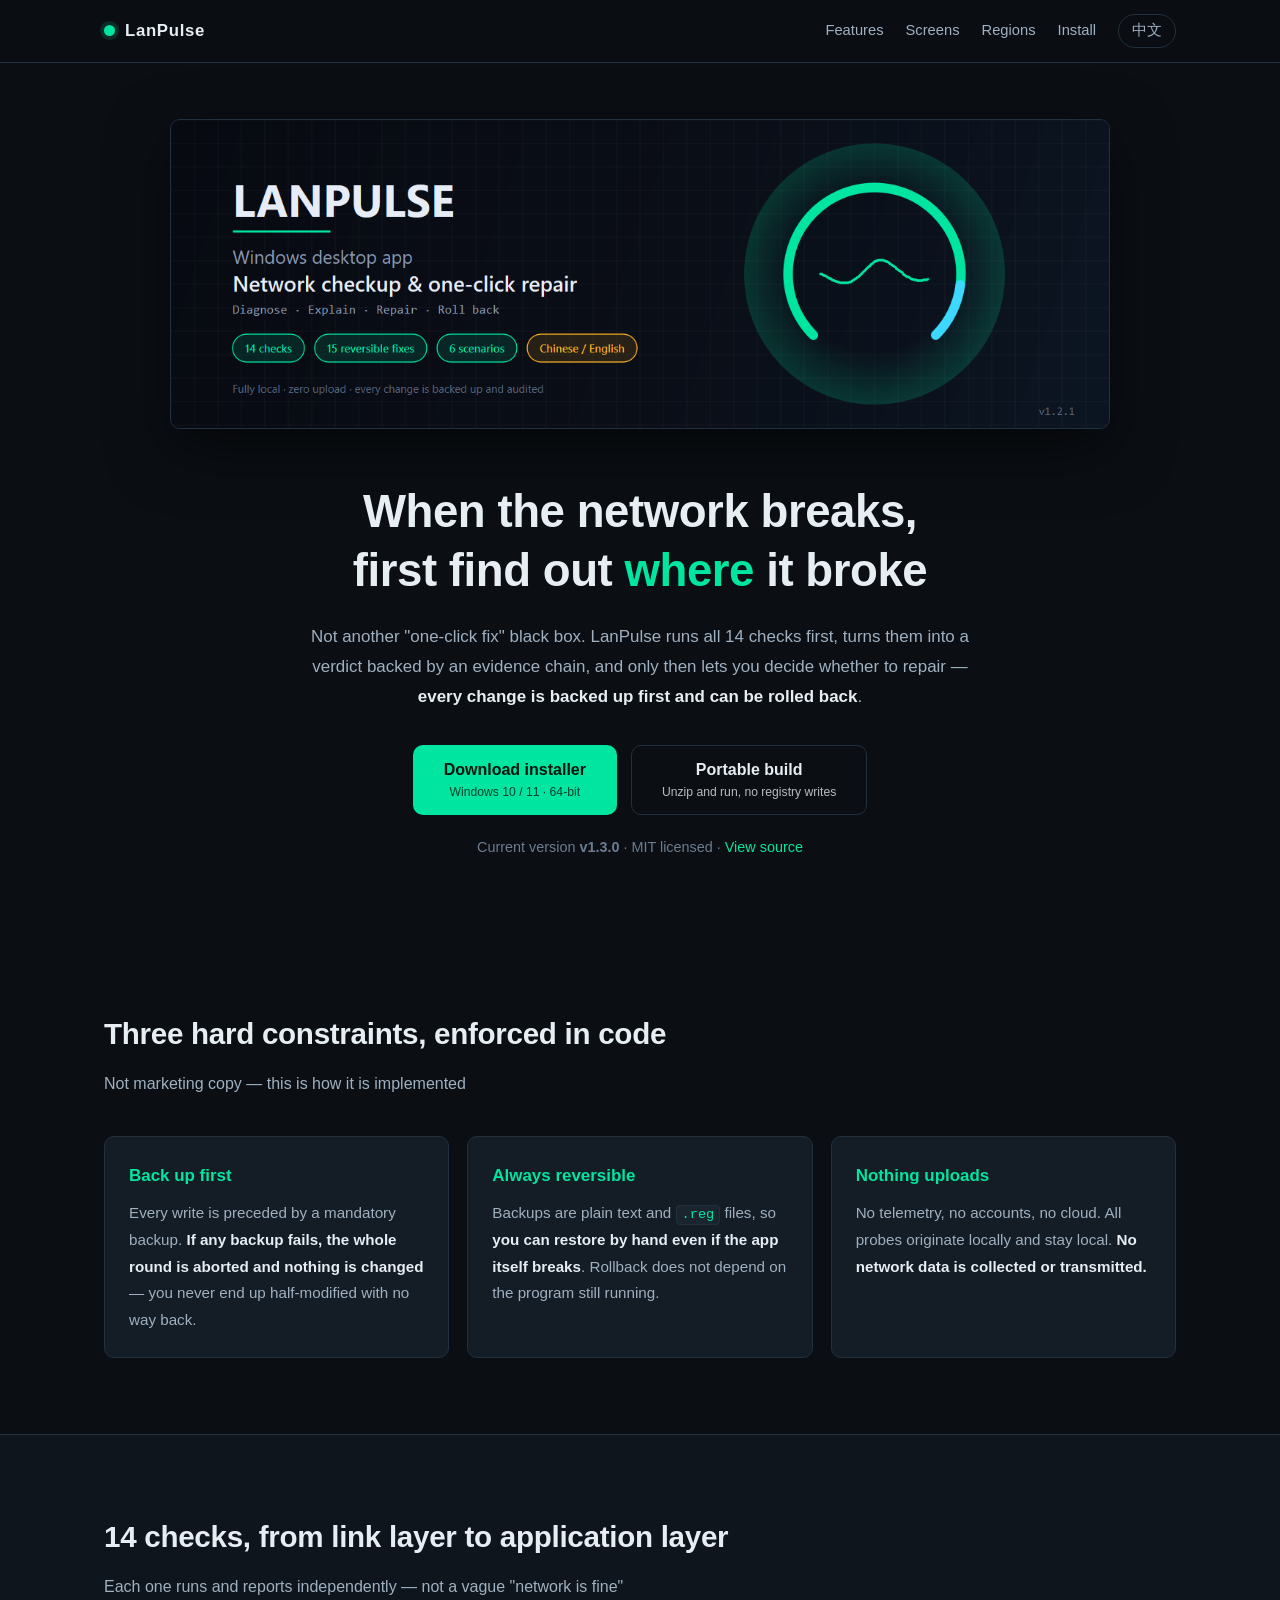
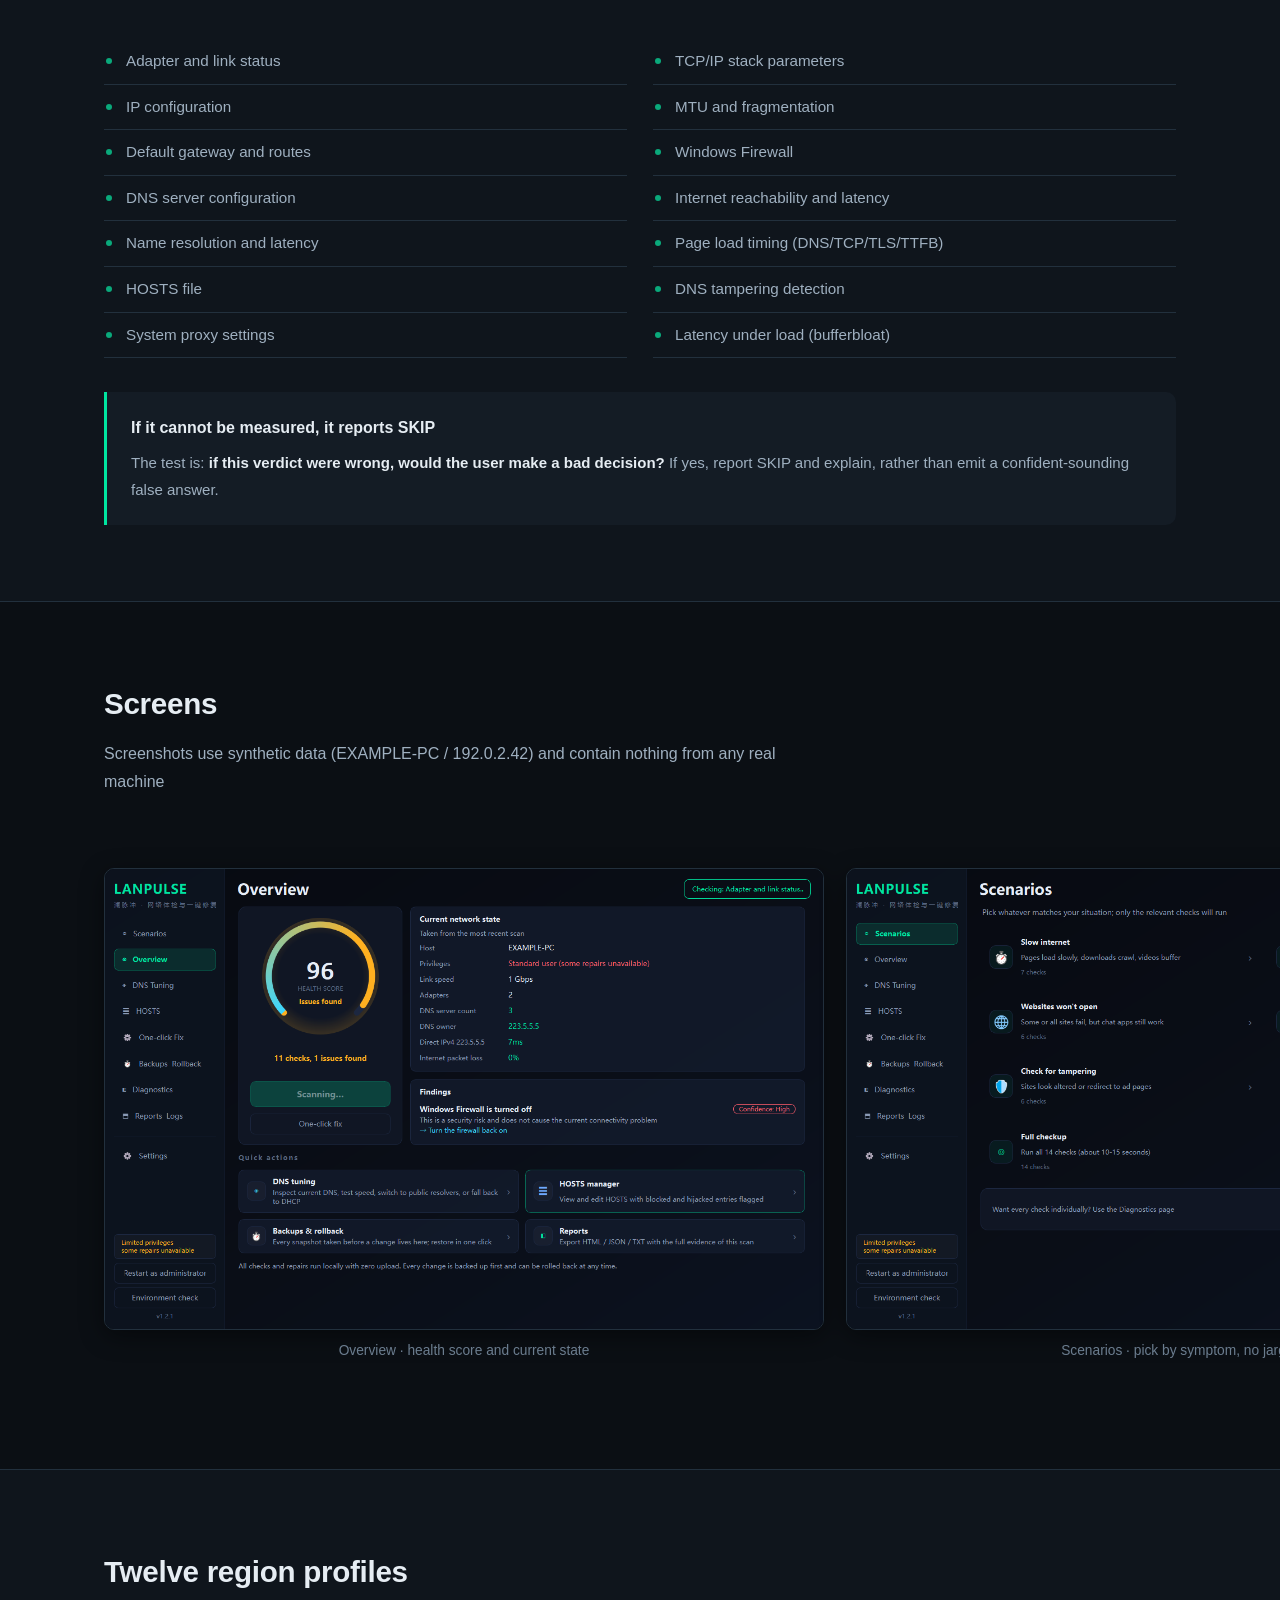
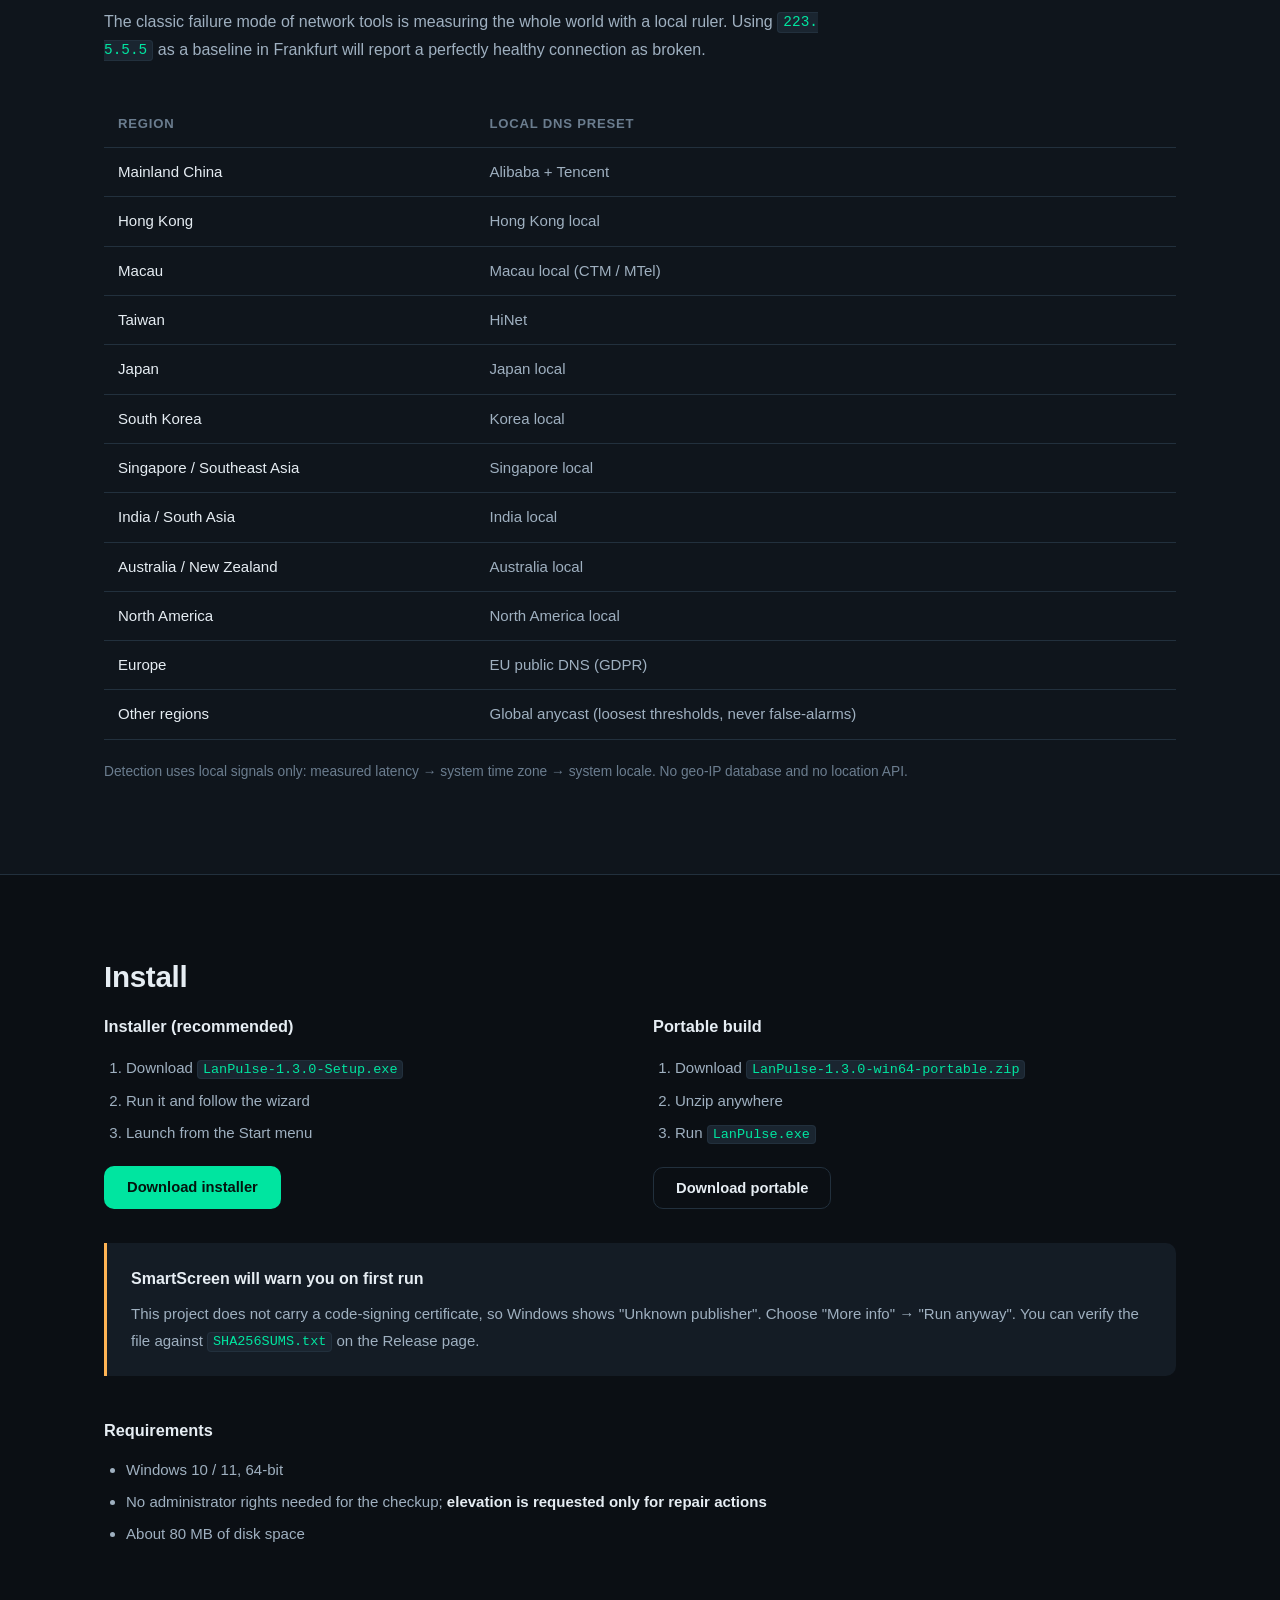
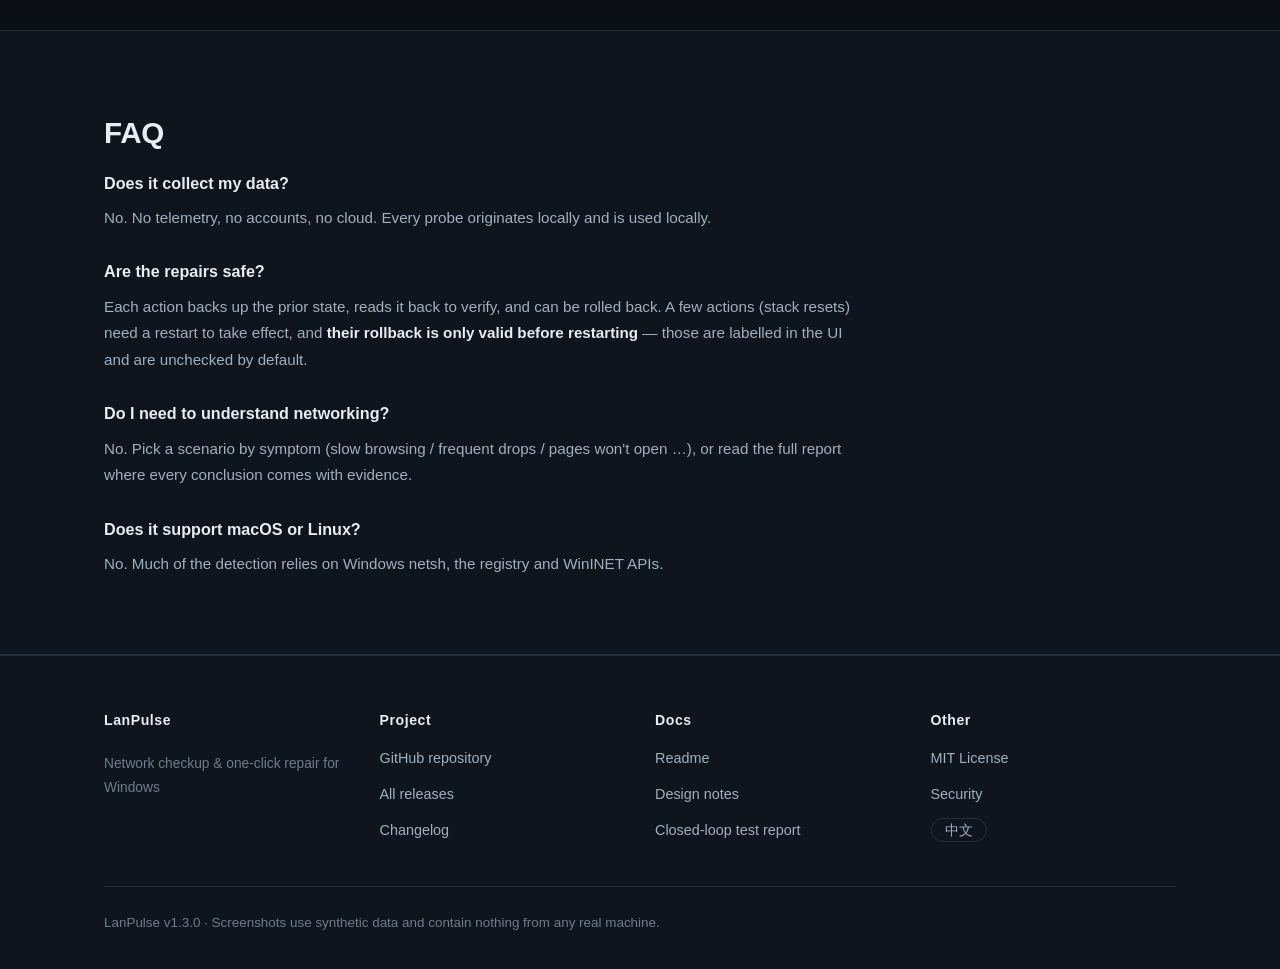
==== commit b619e3df: "release: v1.3.0 — 更新检测（默认关闭，需用户同意） 新增 - core/update.py：只 GET 官网 latest.json，不含任何本机信息 - 默认关闭；首次启动询问一次" ====
--- a/site/en/index.html
+++ b/site/en/index.html
@@ -43,15 +43,15 @@
         be rolled back</b>.
       </p>
       <div class="cta-row">
-        <a class="btn btn-primary" href="https://github.com/Levanll/LanPulse/releases/latest/download/LanPulse-1.2.2-Setup.exe">
+        <a class="btn btn-primary" href="https://github.com/Levanll/LanPulse/releases/latest/download/LanPulse-1.3.0-Setup.exe">
           Download installer<span class="btn-sub">Windows 10 / 11 · 64-bit</span>
         </a>
-        <a class="btn btn-ghost" href="https://github.com/Levanll/LanPulse/releases/latest/download/LanPulse-1.2.2-win64-portable.zip">
+        <a class="btn btn-ghost" href="https://github.com/Levanll/LanPulse/releases/latest/download/LanPulse-1.3.0-win64-portable.zip">
           Portable build<span class="btn-sub">Unzip and run, no registry writes</span>
         </a>
       </div>
       <p class="hero-note">
-        Current version <b>v1.2.2</b> · MIT licensed ·
+        Current version <b>v1.3.0</b> · MIT licensed ·
         <a href="https://github.com/Levanll/LanPulse">View source</a>
       </p>
     </div>
@@ -241,20 +241,20 @@
         <div class="install-col">
           <h3>Installer (recommended)</h3>
           <ol class="steps">
-            <li>Download <code>LanPulse-1.2.2-Setup.exe</code></li>
+            <li>Download <code>LanPulse-1.3.0-Setup.exe</code></li>
             <li>Run it and follow the wizard</li>
             <li>Launch from the Start menu</li>
           </ol>
-          <a class="btn btn-primary btn-sm" href="https://github.com/Levanll/LanPulse/releases/latest/download/LanPulse-1.2.2-Setup.exe">Download installer</a>
+          <a class="btn btn-primary btn-sm" href="https://github.com/Levanll/LanPulse/releases/latest/download/LanPulse-1.3.0-Setup.exe">Download installer</a>
         </div>
         <div class="install-col">
           <h3>Portable build</h3>
           <ol class="steps">
-            <li>Download <code>LanPulse-1.2.2-win64-portable.zip</code></li>
+            <li>Download <code>LanPulse-1.3.0-win64-portable.zip</code></li>
             <li>Unzip anywhere</li>
             <li>Run <code>LanPulse.exe</code></li>
           </ol>
-          <a class="btn btn-ghost btn-sm" href="https://github.com/Levanll/LanPulse/releases/latest/download/LanPulse-1.2.2-win64-portable.zip">Download portable</a>
+          <a class="btn btn-ghost btn-sm" href="https://github.com/Levanll/LanPulse/releases/latest/download/LanPulse-1.3.0-win64-portable.zip">Download portable</a>
         </div>
       </div>
 
@@ -338,7 +338,7 @@
       </div>
     </div>
     <p class="footer-note">
-      LanPulse v1.2.2 · Screenshots use synthetic data and contain nothing from any real machine.
+      LanPulse v1.3.0 · Screenshots use synthetic data and contain nothing from any real machine.
     </p>
   </div>
 </footer>
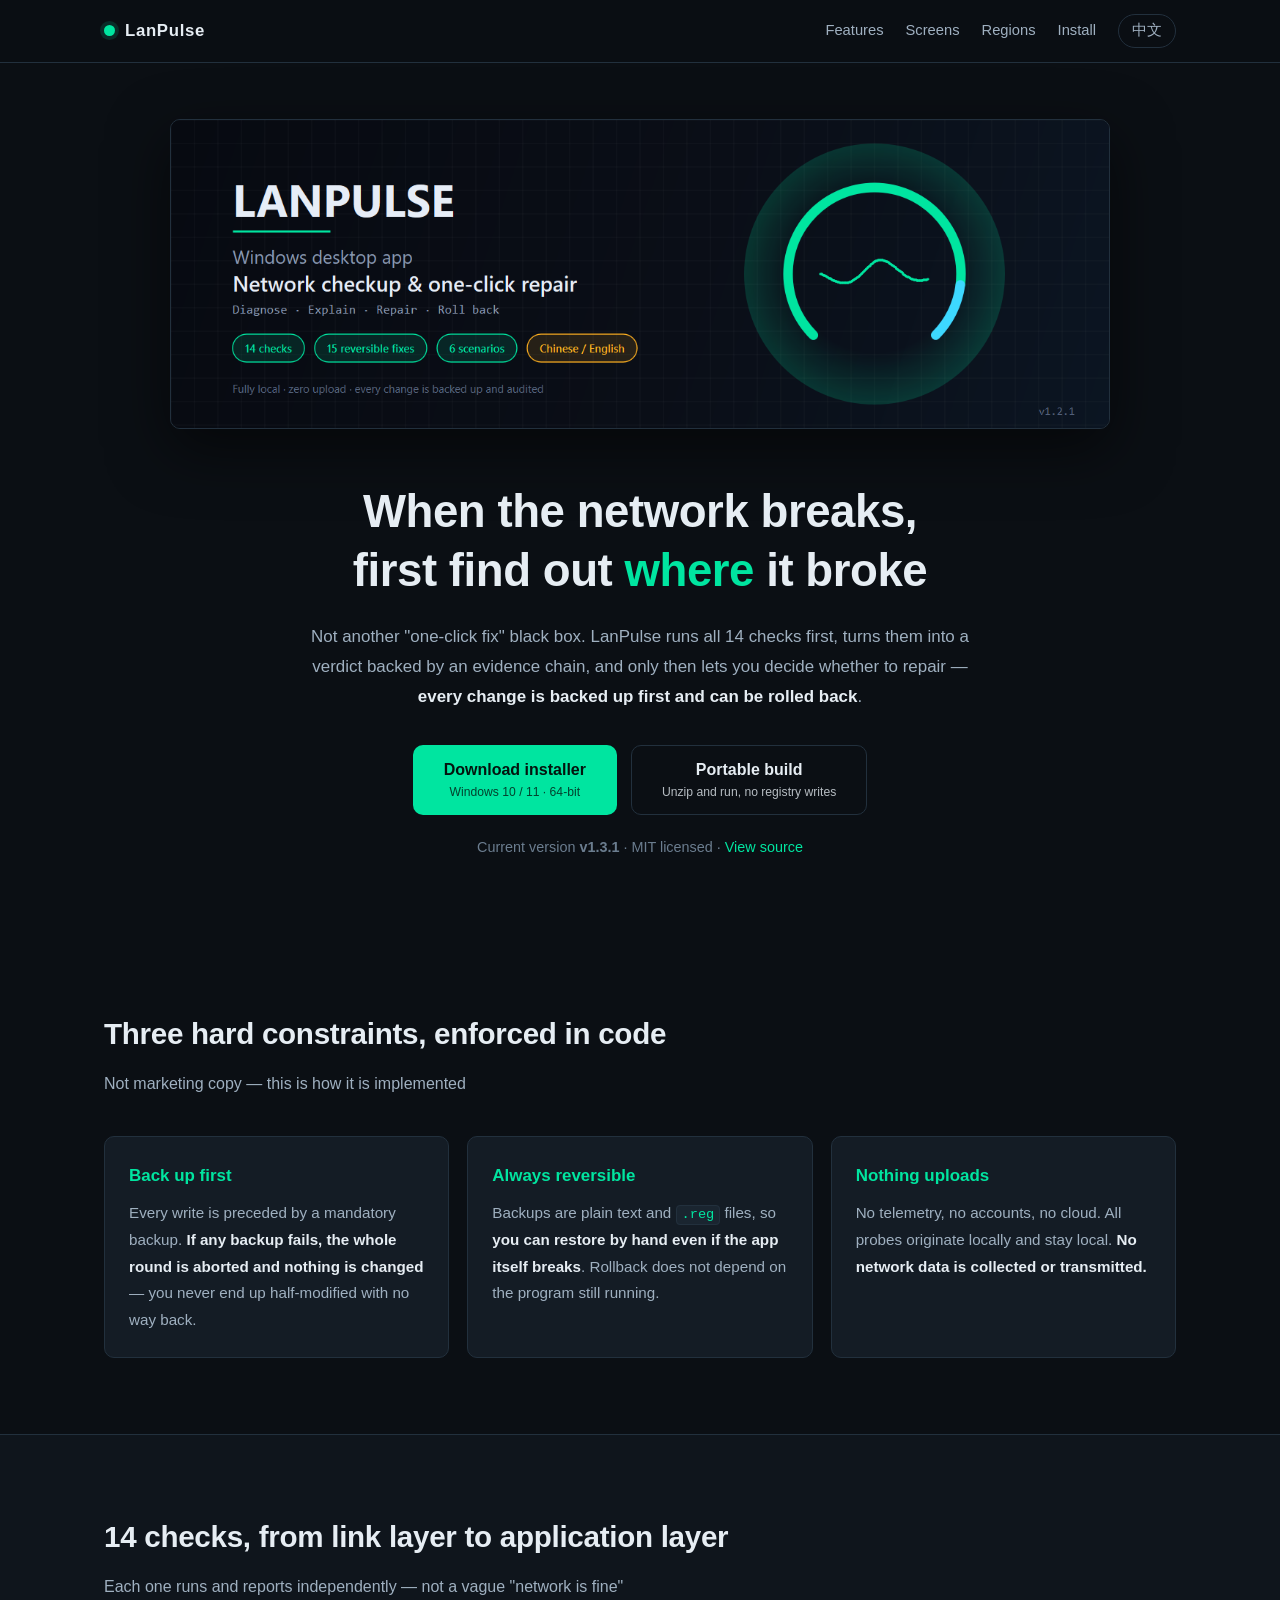
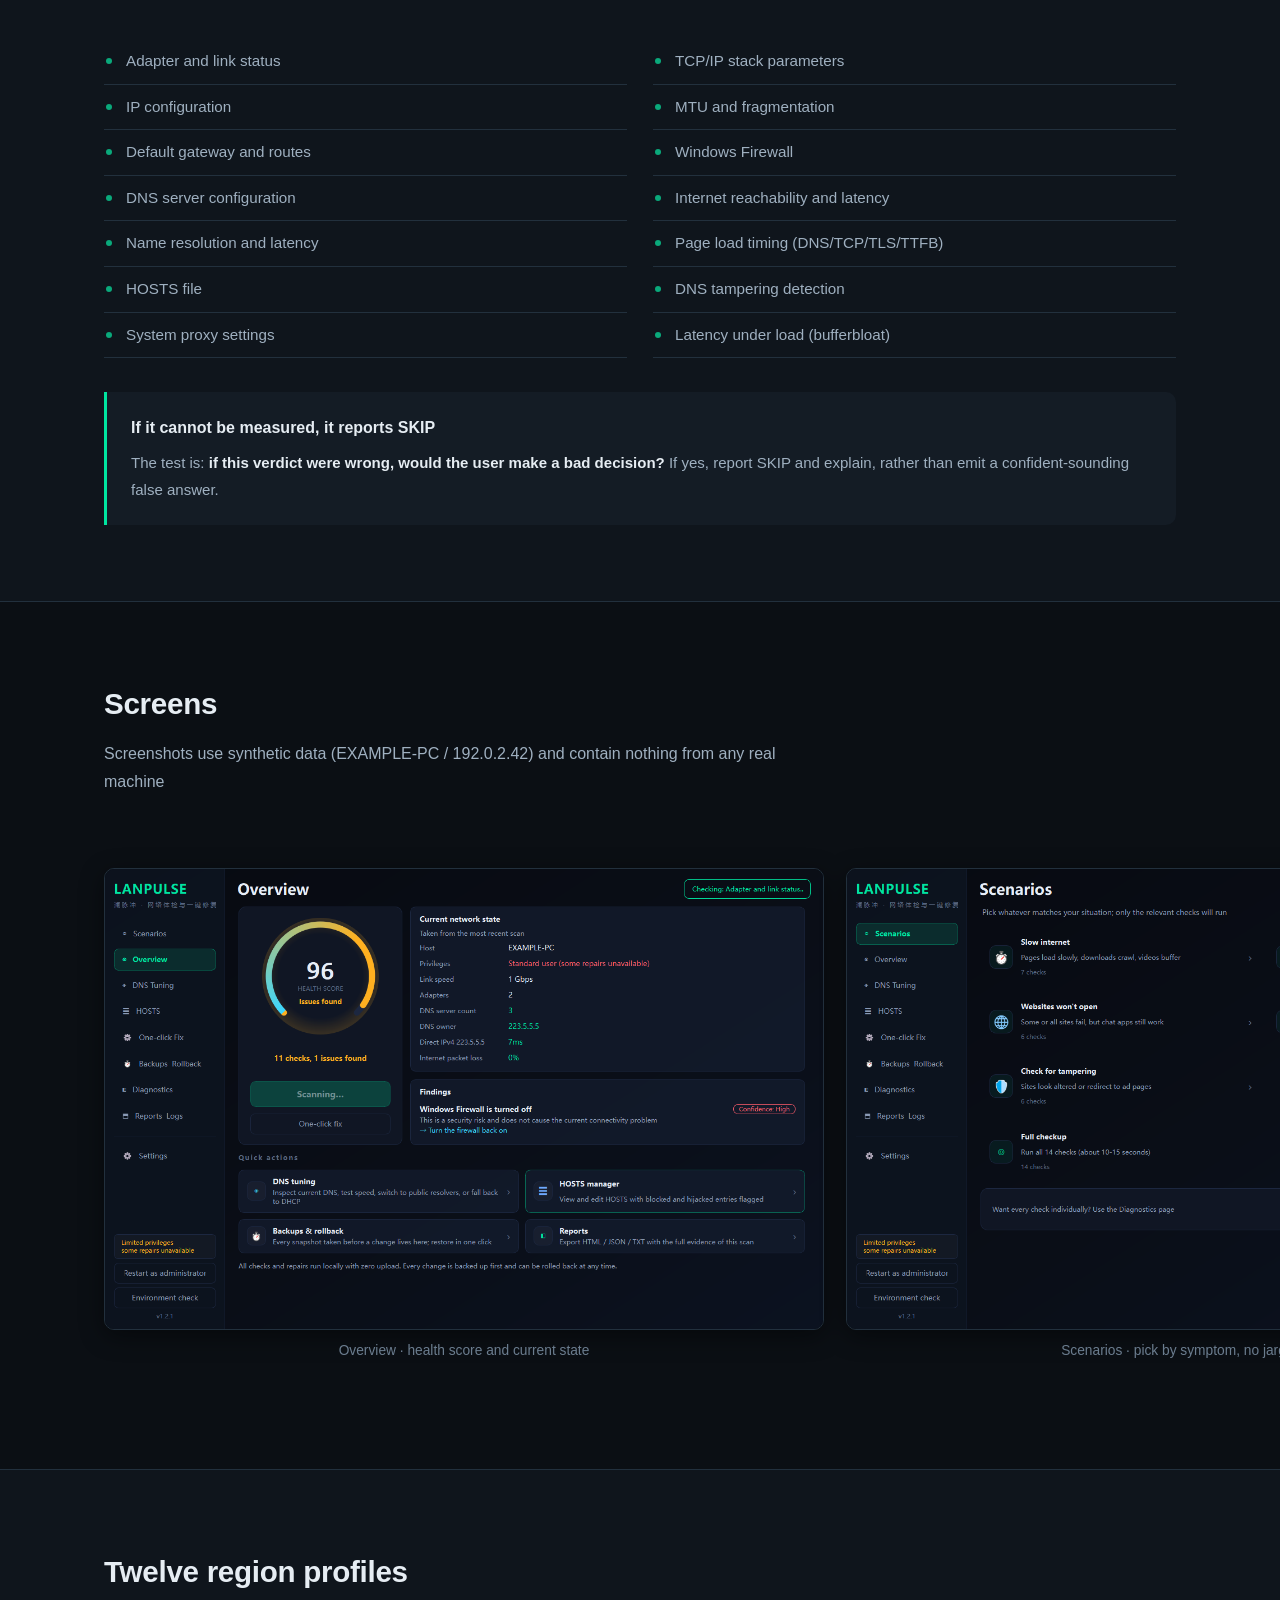
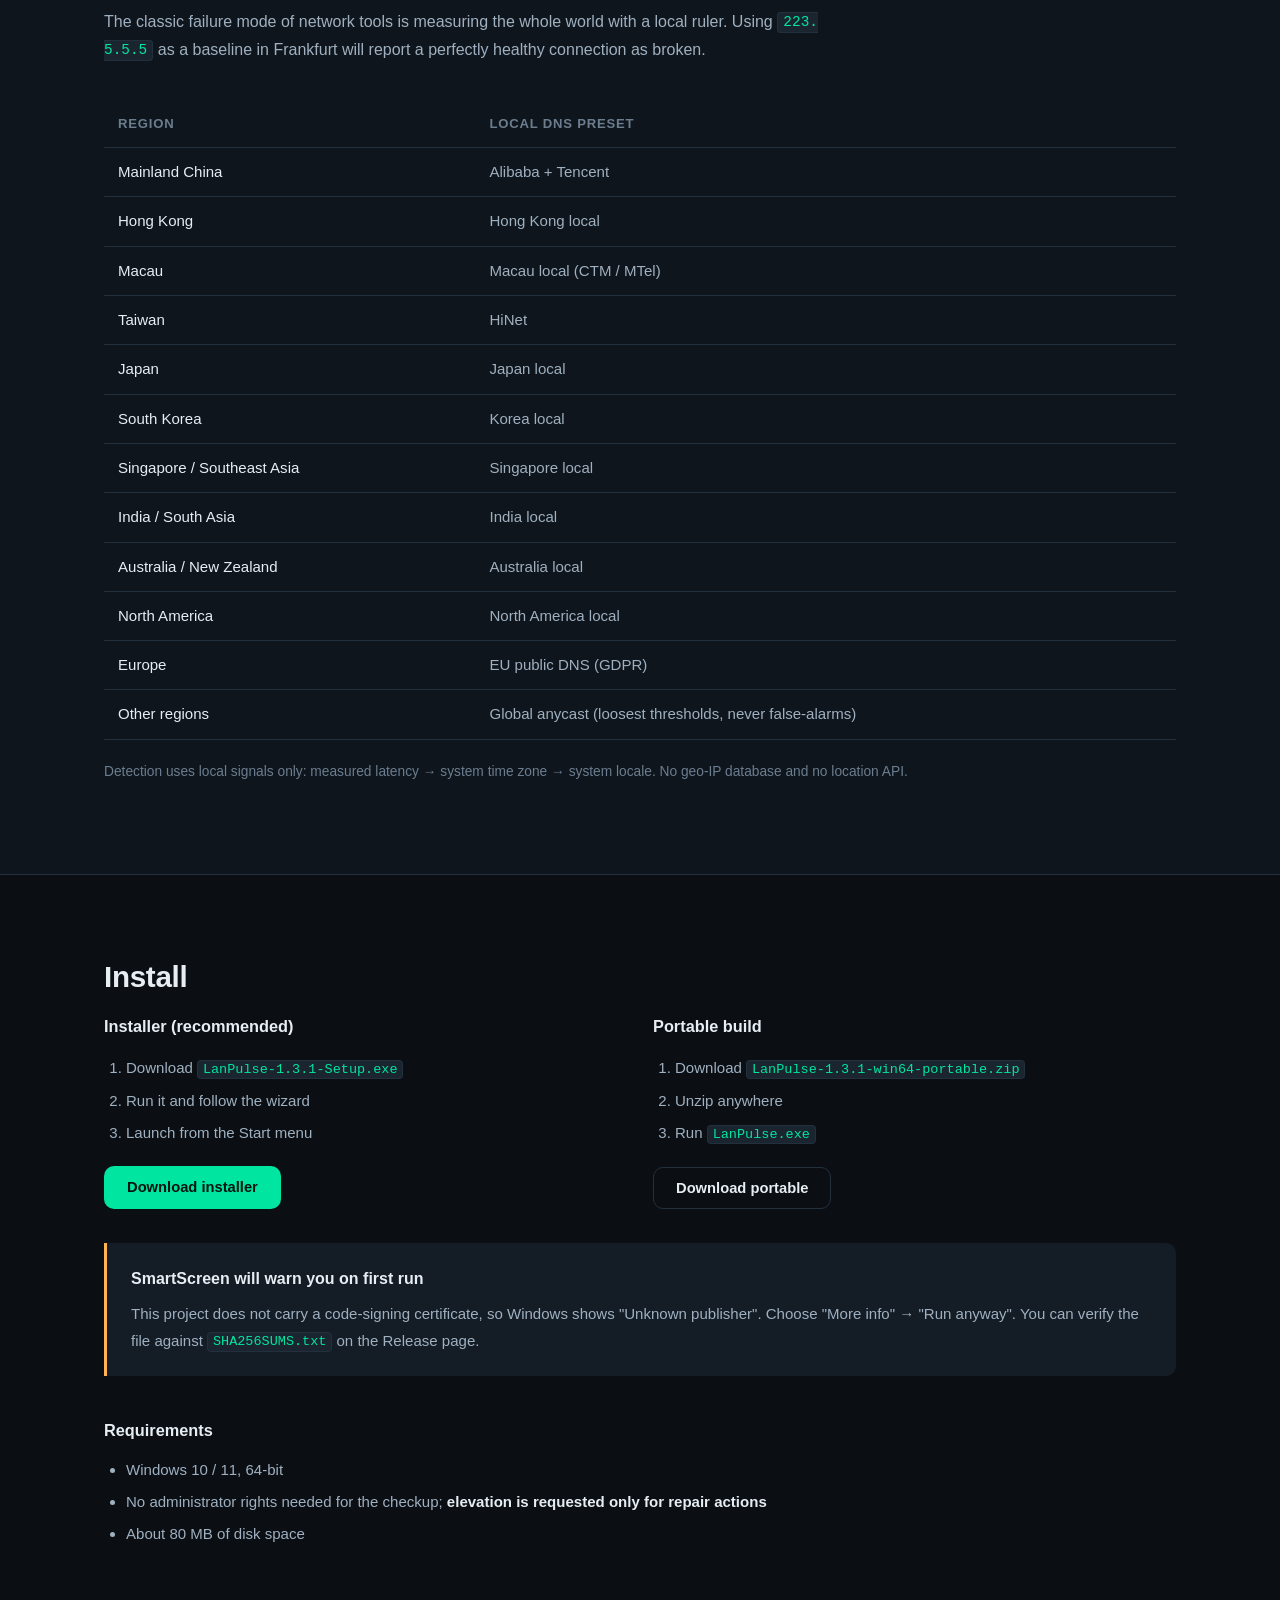
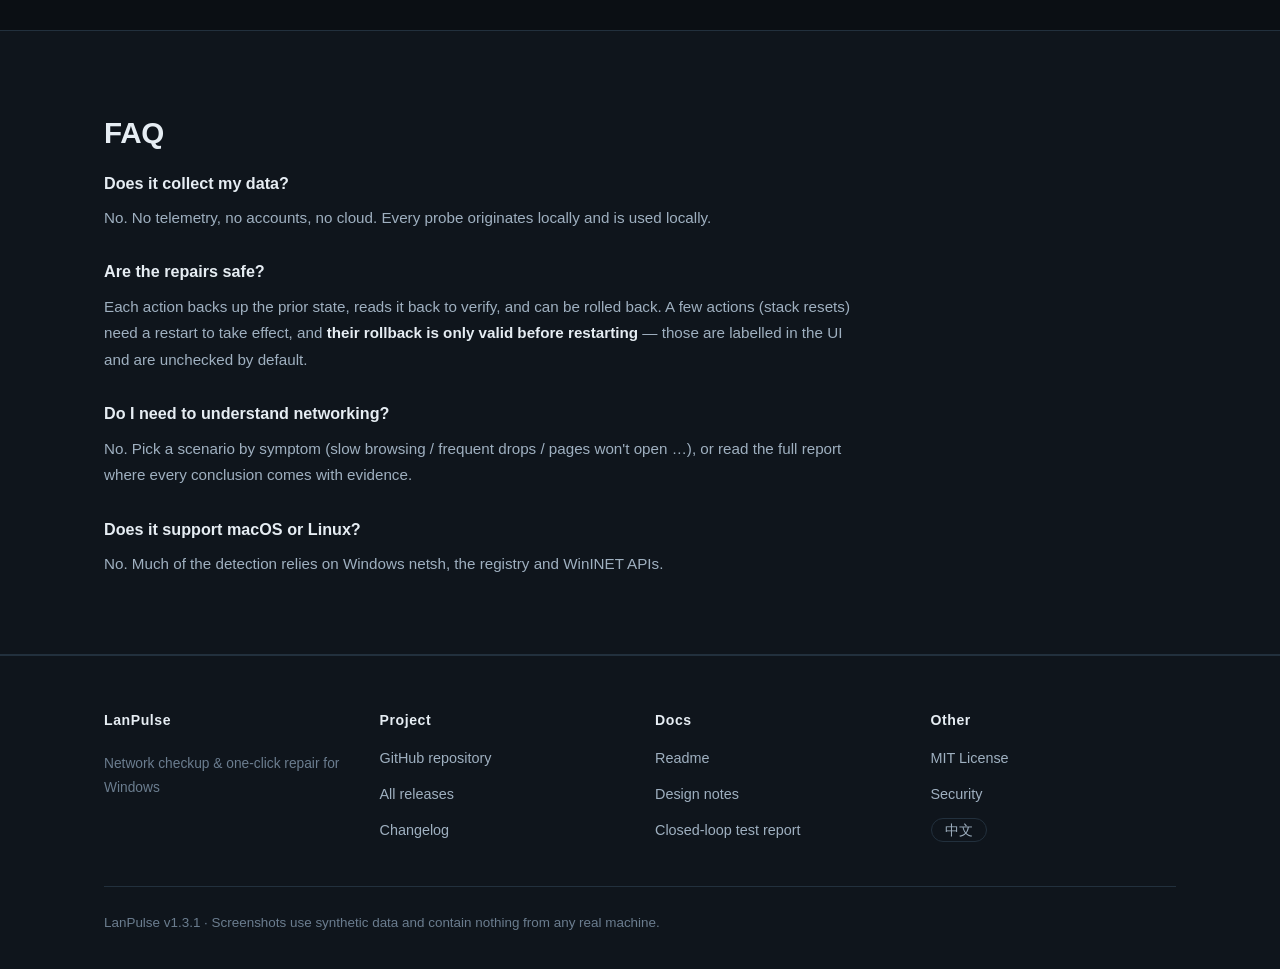
==== commit 36d20ab0: "chore: 发布 v1.3.1 带走两个只在源码里的修复： - a38eaaa 更新检查抢走体检 runner，导致体检结果丢失 - a3ff50b 更新检查延后补做（上一版修法让它在默认配置下永不" ====
--- a/site/en/index.html
+++ b/site/en/index.html
@@ -43,15 +43,15 @@
         be rolled back</b>.
       </p>
       <div class="cta-row">
-        <a class="btn btn-primary" href="https://github.com/Levanll/LanPulse/releases/latest/download/LanPulse-1.3.0-Setup.exe">
+        <a class="btn btn-primary" href="https://github.com/Levanll/LanPulse/releases/latest/download/LanPulse-1.3.1-Setup.exe">
           Download installer<span class="btn-sub">Windows 10 / 11 · 64-bit</span>
         </a>
-        <a class="btn btn-ghost" href="https://github.com/Levanll/LanPulse/releases/latest/download/LanPulse-1.3.0-win64-portable.zip">
+        <a class="btn btn-ghost" href="https://github.com/Levanll/LanPulse/releases/latest/download/LanPulse-1.3.1-win64-portable.zip">
           Portable build<span class="btn-sub">Unzip and run, no registry writes</span>
         </a>
       </div>
       <p class="hero-note">
-        Current version <b>v1.3.0</b> · MIT licensed ·
+        Current version <b>v1.3.1</b> · MIT licensed ·
         <a href="https://github.com/Levanll/LanPulse">View source</a>
       </p>
     </div>
@@ -241,20 +241,20 @@
         <div class="install-col">
           <h3>Installer (recommended)</h3>
           <ol class="steps">
-            <li>Download <code>LanPulse-1.3.0-Setup.exe</code></li>
+            <li>Download <code>LanPulse-1.3.1-Setup.exe</code></li>
             <li>Run it and follow the wizard</li>
             <li>Launch from the Start menu</li>
           </ol>
-          <a class="btn btn-primary btn-sm" href="https://github.com/Levanll/LanPulse/releases/latest/download/LanPulse-1.3.0-Setup.exe">Download installer</a>
+          <a class="btn btn-primary btn-sm" href="https://github.com/Levanll/LanPulse/releases/latest/download/LanPulse-1.3.1-Setup.exe">Download installer</a>
         </div>
         <div class="install-col">
           <h3>Portable build</h3>
           <ol class="steps">
-            <li>Download <code>LanPulse-1.3.0-win64-portable.zip</code></li>
+            <li>Download <code>LanPulse-1.3.1-win64-portable.zip</code></li>
             <li>Unzip anywhere</li>
             <li>Run <code>LanPulse.exe</code></li>
           </ol>
-          <a class="btn btn-ghost btn-sm" href="https://github.com/Levanll/LanPulse/releases/latest/download/LanPulse-1.3.0-win64-portable.zip">Download portable</a>
+          <a class="btn btn-ghost btn-sm" href="https://github.com/Levanll/LanPulse/releases/latest/download/LanPulse-1.3.1-win64-portable.zip">Download portable</a>
         </div>
       </div>
 
@@ -338,7 +338,7 @@
       </div>
     </div>
     <p class="footer-note">
-      LanPulse v1.3.0 · Screenshots use synthetic data and contain nothing from any real machine.
+      LanPulse v1.3.1 · Screenshots use synthetic data and contain nothing from any real machine.
     </p>
   </div>
 </footer>
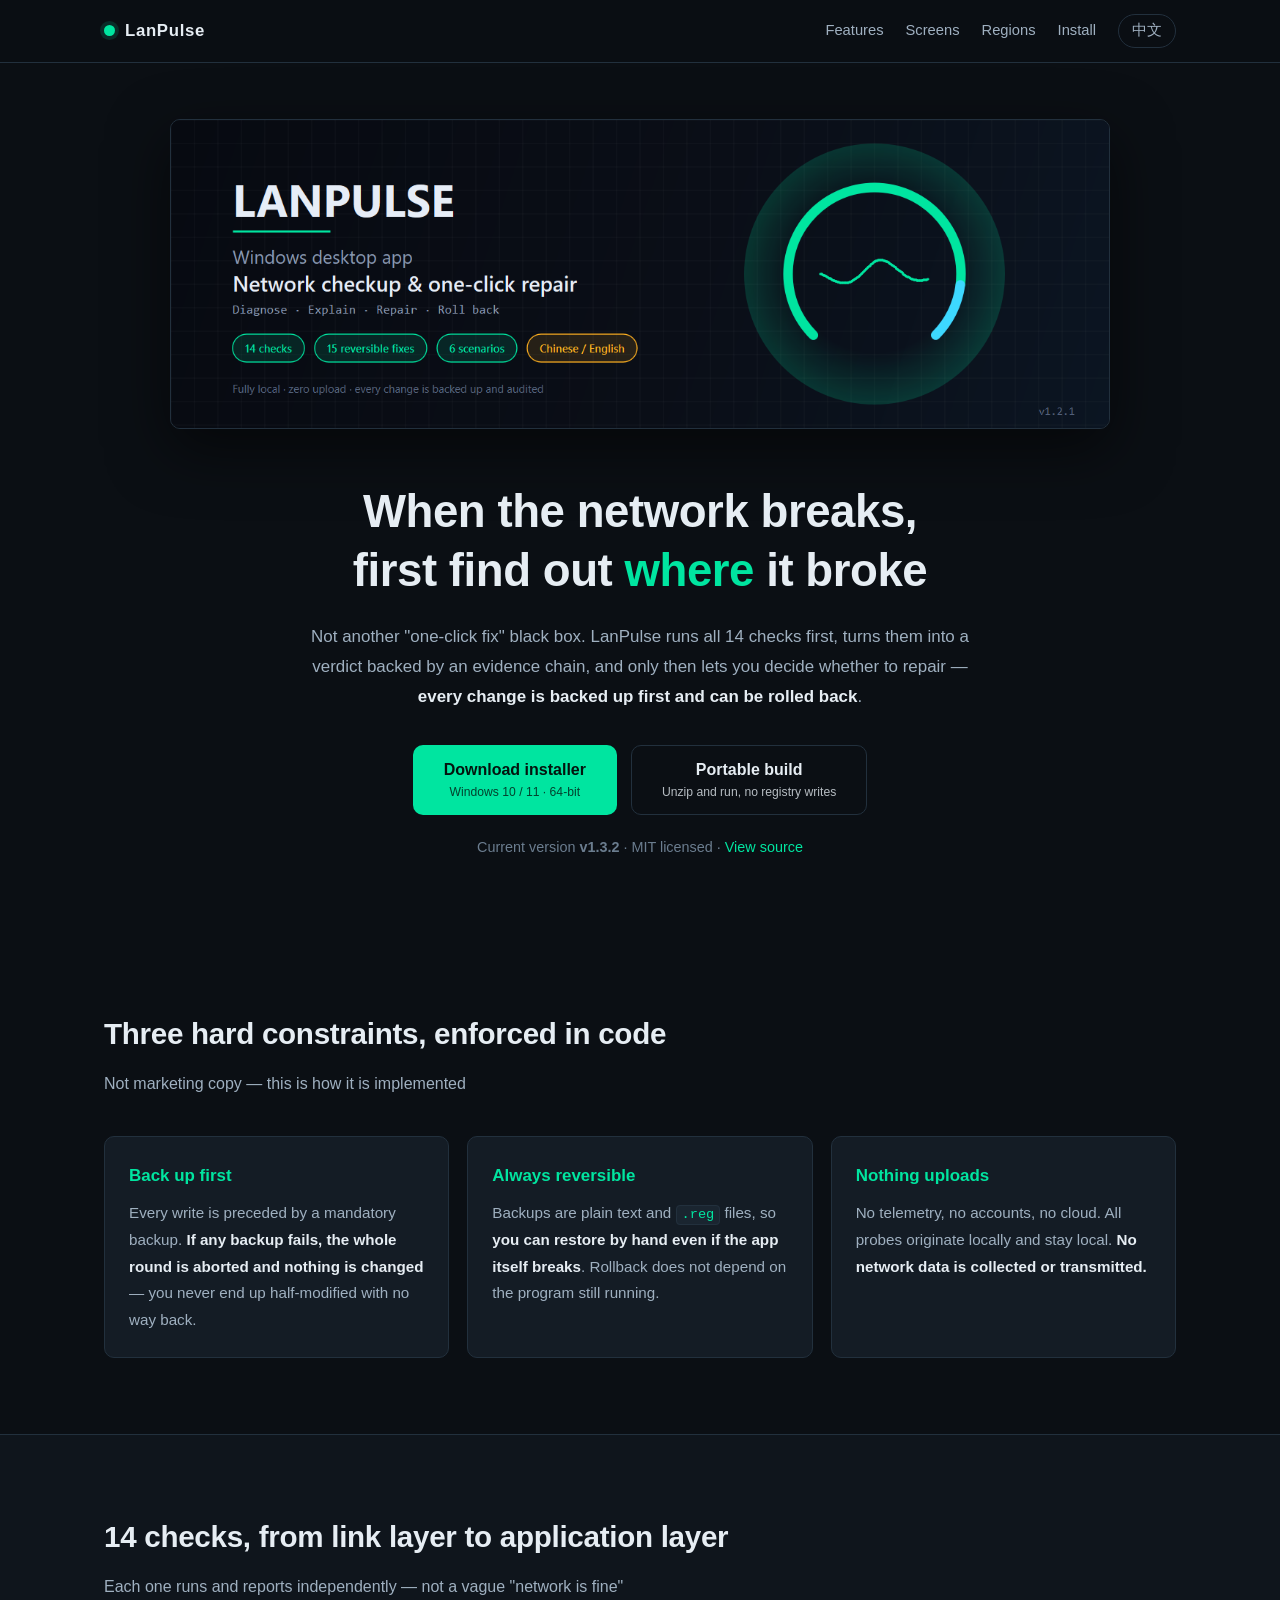
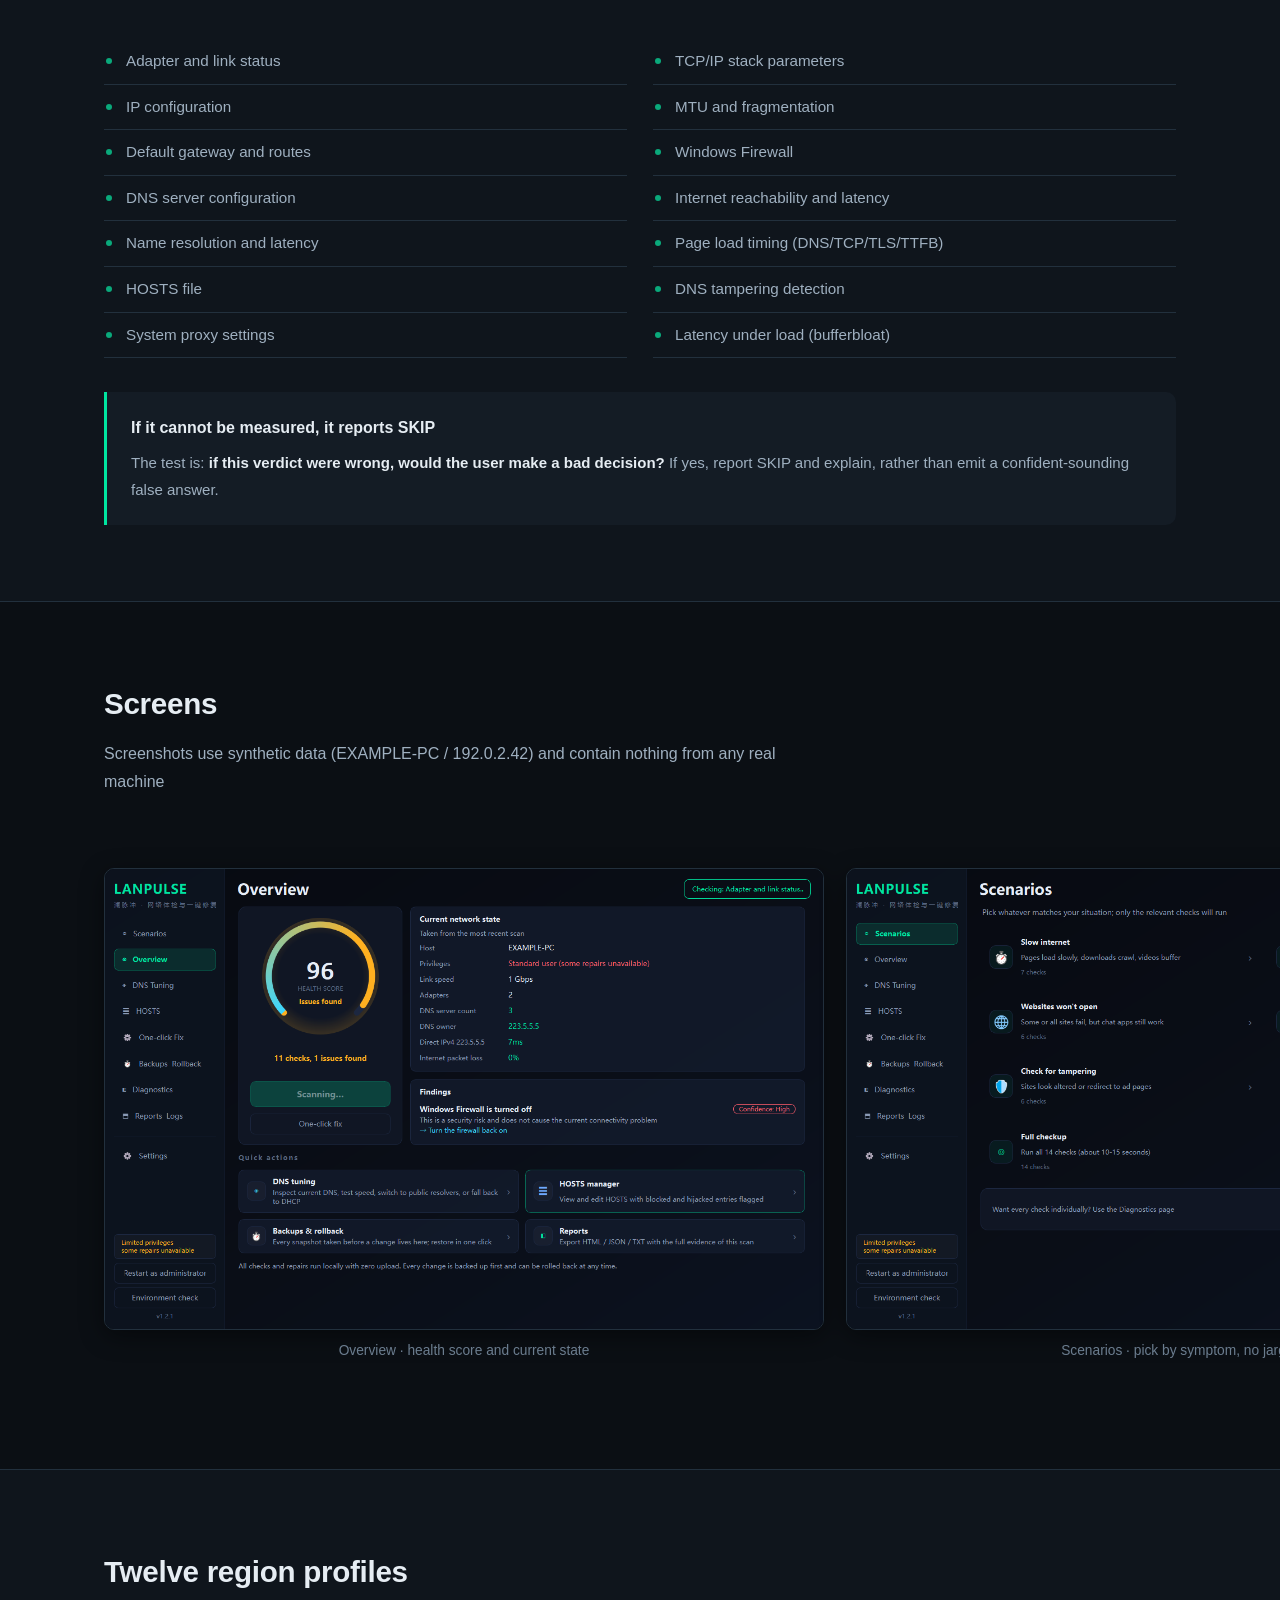
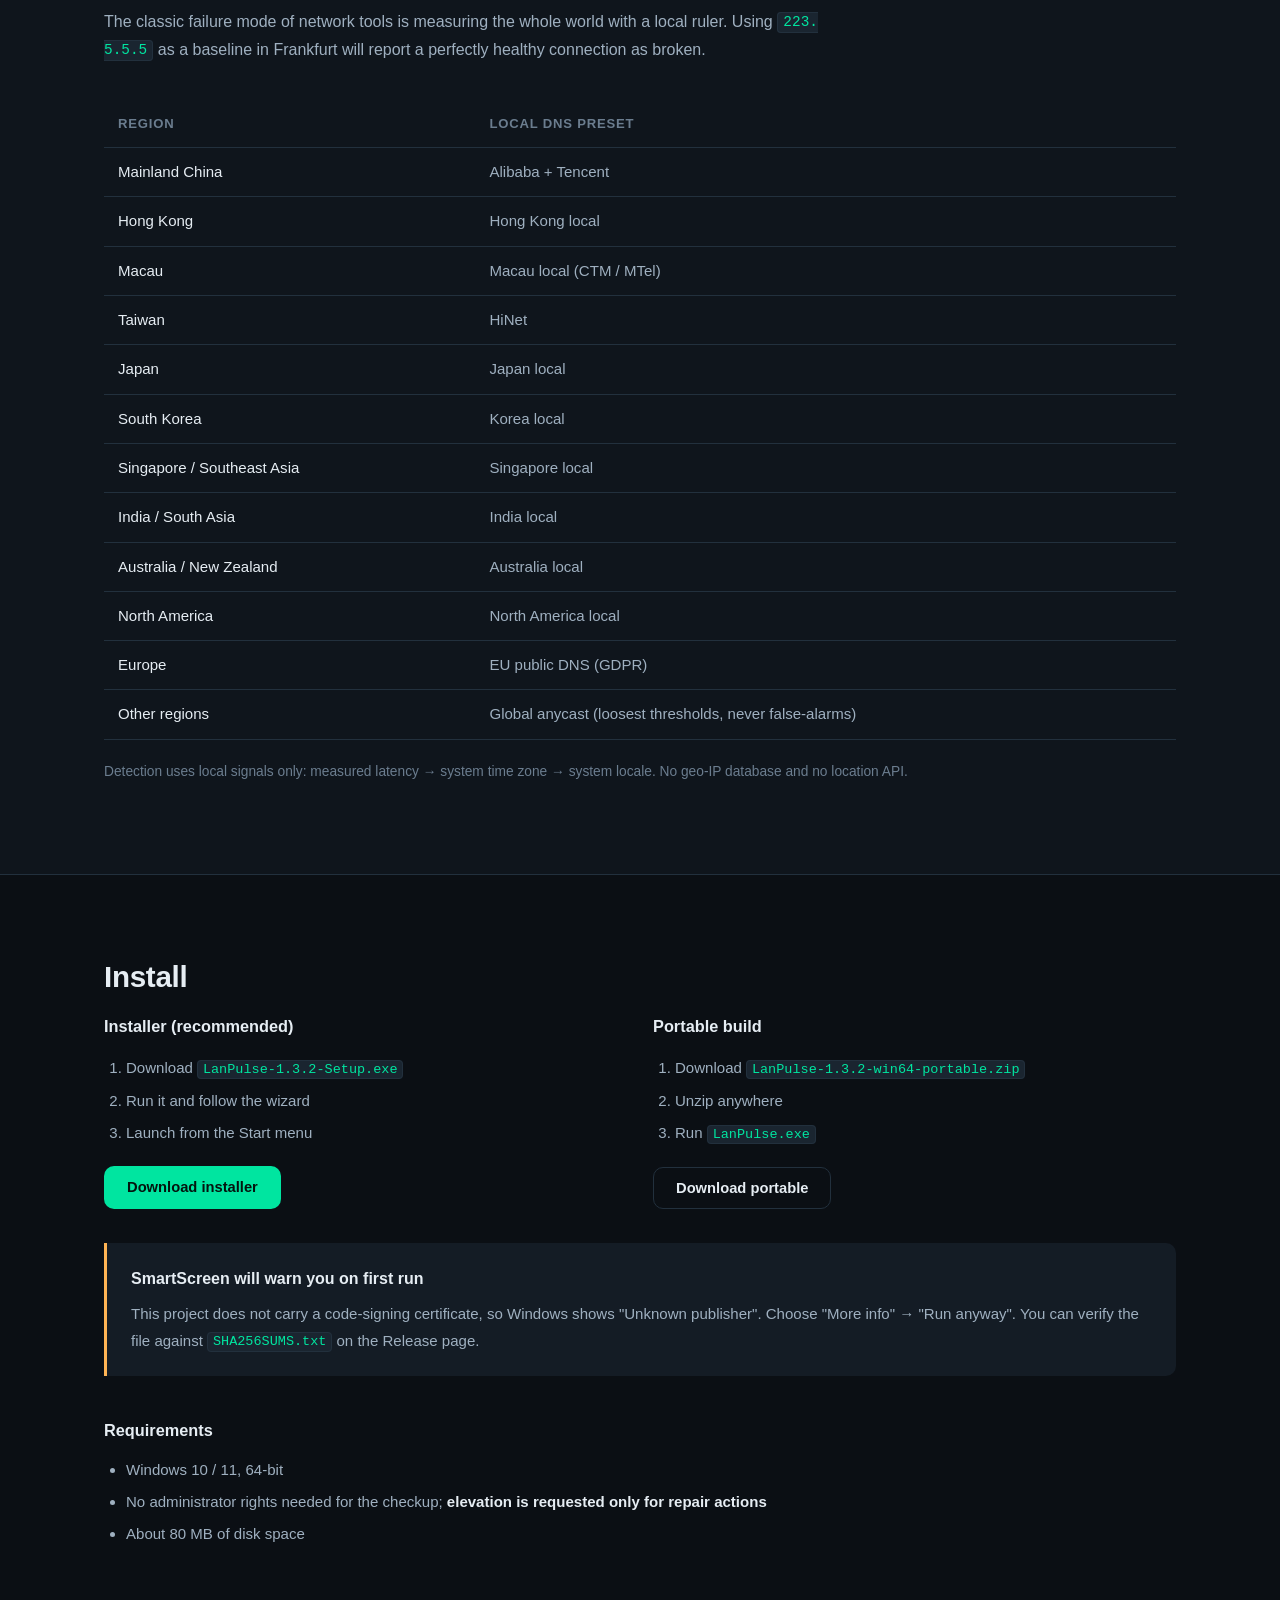
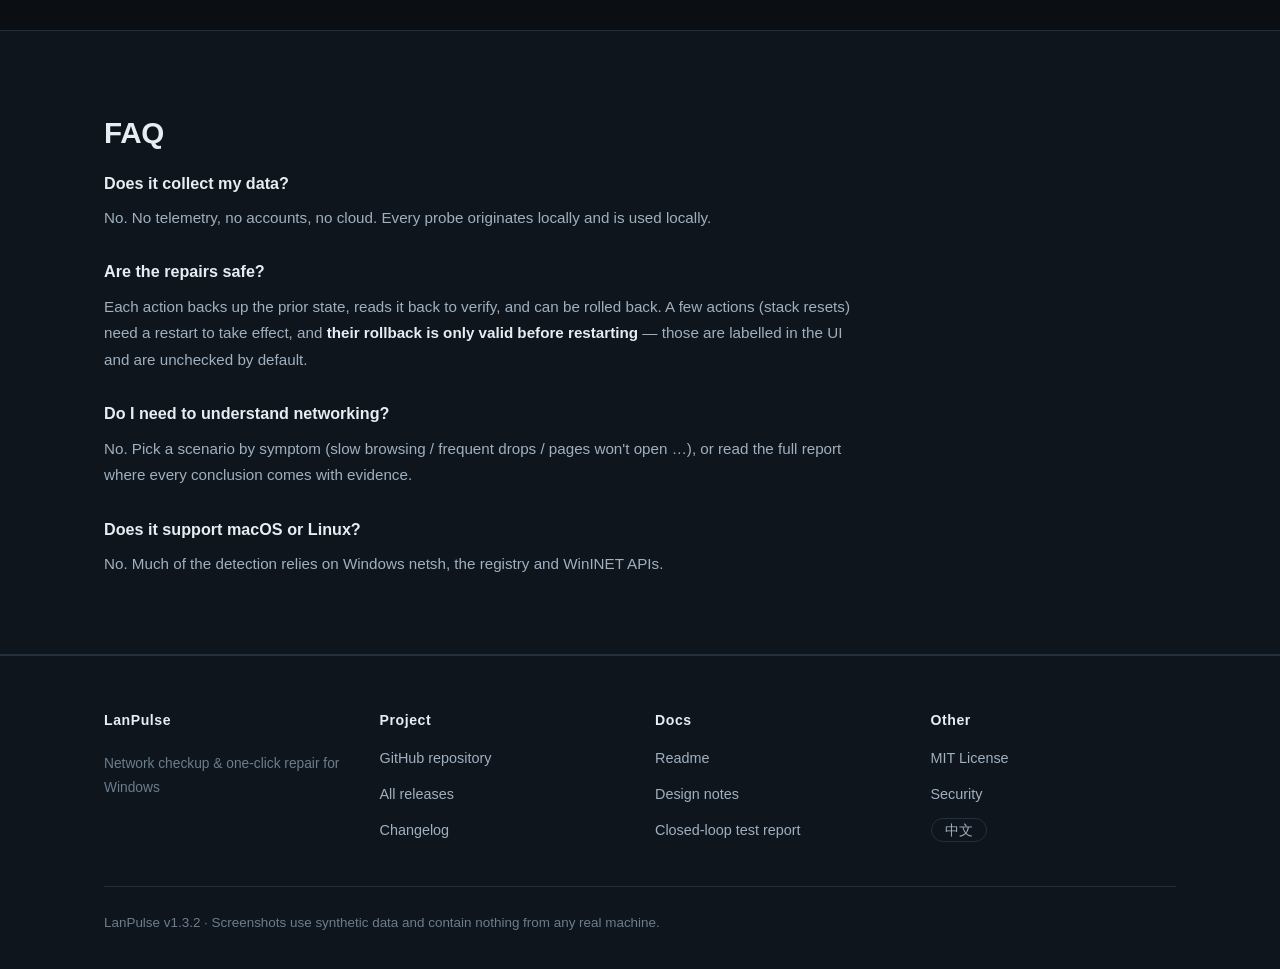
==== commit c9b5e4fc: "chore: 发布 v1.3.2 版本号三源同步：core/branding.py、installer/LanPulse.iss、site/latest.json 均为 1.3.2；站点两页（含 si" ====
--- a/site/en/index.html
+++ b/site/en/index.html
@@ -43,15 +43,15 @@
         be rolled back</b>.
       </p>
       <div class="cta-row">
-        <a class="btn btn-primary" href="https://github.com/Levanll/LanPulse/releases/latest/download/LanPulse-1.3.1-Setup.exe">
+        <a class="btn btn-primary" href="https://github.com/Levanll/LanPulse/releases/latest/download/LanPulse-1.3.2-Setup.exe">
           Download installer<span class="btn-sub">Windows 10 / 11 · 64-bit</span>
         </a>
-        <a class="btn btn-ghost" href="https://github.com/Levanll/LanPulse/releases/latest/download/LanPulse-1.3.1-win64-portable.zip">
+        <a class="btn btn-ghost" href="https://github.com/Levanll/LanPulse/releases/latest/download/LanPulse-1.3.2-win64-portable.zip">
           Portable build<span class="btn-sub">Unzip and run, no registry writes</span>
         </a>
       </div>
       <p class="hero-note">
-        Current version <b>v1.3.1</b> · MIT licensed ·
+        Current version <b>v1.3.2</b> · MIT licensed ·
         <a href="https://github.com/Levanll/LanPulse">View source</a>
       </p>
     </div>
@@ -241,20 +241,20 @@
         <div class="install-col">
           <h3>Installer (recommended)</h3>
           <ol class="steps">
-            <li>Download <code>LanPulse-1.3.1-Setup.exe</code></li>
+            <li>Download <code>LanPulse-1.3.2-Setup.exe</code></li>
             <li>Run it and follow the wizard</li>
             <li>Launch from the Start menu</li>
           </ol>
-          <a class="btn btn-primary btn-sm" href="https://github.com/Levanll/LanPulse/releases/latest/download/LanPulse-1.3.1-Setup.exe">Download installer</a>
+          <a class="btn btn-primary btn-sm" href="https://github.com/Levanll/LanPulse/releases/latest/download/LanPulse-1.3.2-Setup.exe">Download installer</a>
         </div>
         <div class="install-col">
           <h3>Portable build</h3>
           <ol class="steps">
-            <li>Download <code>LanPulse-1.3.1-win64-portable.zip</code></li>
+            <li>Download <code>LanPulse-1.3.2-win64-portable.zip</code></li>
             <li>Unzip anywhere</li>
             <li>Run <code>LanPulse.exe</code></li>
           </ol>
-          <a class="btn btn-ghost btn-sm" href="https://github.com/Levanll/LanPulse/releases/latest/download/LanPulse-1.3.1-win64-portable.zip">Download portable</a>
+          <a class="btn btn-ghost btn-sm" href="https://github.com/Levanll/LanPulse/releases/latest/download/LanPulse-1.3.2-win64-portable.zip">Download portable</a>
         </div>
       </div>
 
@@ -338,7 +338,7 @@
       </div>
     </div>
     <p class="footer-note">
-      LanPulse v1.3.1 · Screenshots use synthetic data and contain nothing from any real machine.
+      LanPulse v1.3.2 · Screenshots use synthetic data and contain nothing from any real machine.
     </p>
   </div>
 </footer>
